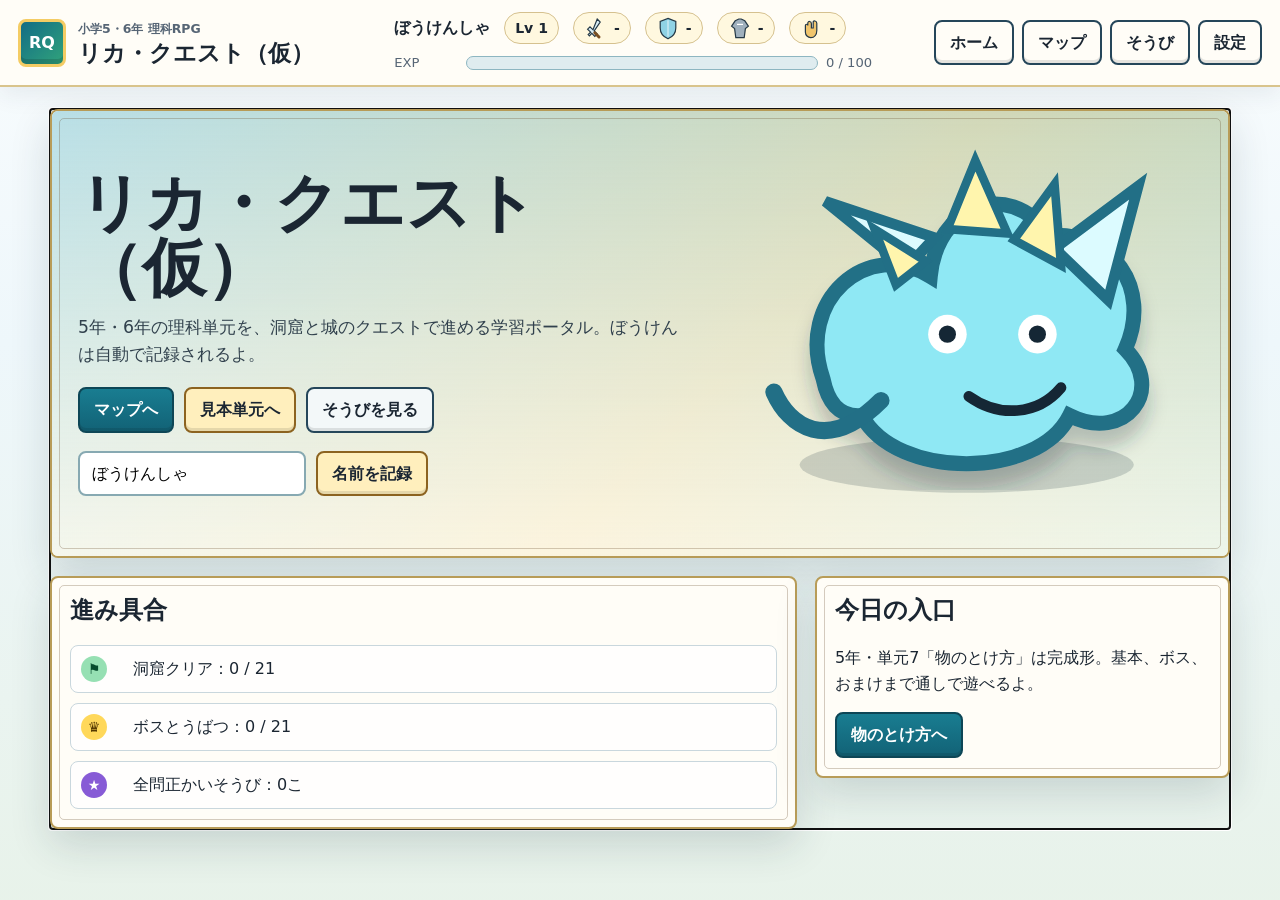
==== index.html @ 9e200005 "Initial science RPG portal" ====
<!doctype html>
<html lang="ja">
  <head>
    <meta charset="utf-8">
    <meta name="viewport" content="width=device-width, initial-scale=1">
    <title>リカ・クエスト（仮）</title>
    <link rel="stylesheet" href="css/style.css">
    <link rel="stylesheet" href="css/theme-rpg.css">
  </head>
  <body>
    <header class="app-header">
      <div class="brand-lockup" aria-label="リカ・クエスト（仮）">
        <span class="brand-mark" aria-hidden="true">RQ</span>
        <div>
          <p class="eyebrow">小学5・6年 理科RPG</p>
          <h1>リカ・クエスト（仮）</h1>
        </div>
      </div>
      <section id="status-bar" class="status-bar" aria-live="polite"></section>
      <nav class="top-nav" aria-label="メインメニュー">
        <button type="button" data-route="home">ホーム</button>
        <button type="button" data-route="map">マップ</button>
        <button type="button" data-route="inventory">そうび</button>
        <button type="button" data-route="settings">設定</button>
      </nav>
    </header>

    <main id="app" class="app-main" tabindex="-1"></main>

    <div id="modal-root" class="modal-root" aria-live="polite"></div>
    <div id="toast-root" class="toast-root" aria-live="polite"></div>

    <script src="data/curriculum.js"></script>
    <script src="data/monsters-data.js"></script>
    <script src="data/equipment-data.js"></script>
    <script src="data/companions.js"></script>
    <script src="data/questions/_template.js"></script>
    <script src="data/questions/g5_u01.js"></script>
    <script src="data/questions/g5_u02.js"></script>
    <script src="data/questions/g5_u03.js"></script>
    <script src="data/questions/g5_u04.js"></script>
    <script src="data/questions/g5_u05.js"></script>
    <script src="data/questions/g5_u06.js"></script>
    <script src="data/questions/g5_u07_solution.js"></script>
    <script src="data/questions/g5_u08.js"></script>
    <script src="data/questions/g5_u09.js"></script>
    <script src="data/questions/g5_u10.js"></script>
    <script src="data/questions/g6_u01.js"></script>
    <script src="data/questions/g6_u02.js"></script>
    <script src="data/questions/g6_u03.js"></script>
    <script src="data/questions/g6_u04.js"></script>
    <script src="data/questions/g6_u05.js"></script>
    <script src="data/questions/g6_u06.js"></script>
    <script src="data/questions/g6_u07.js"></script>
    <script src="data/questions/g6_u08.js"></script>
    <script src="data/questions/g6_u09.js"></script>
    <script src="data/questions/g6_u10.js"></script>
    <script src="data/questions/g6_u11.js"></script>

    <script src="js/svg.js"></script>
    <script src="js/ui.js"></script>
    <script src="js/state.js"></script>
    <script src="js/equipment.js"></script>
    <script src="js/monsters.js"></script>
    <script src="js/rewards.js"></script>
    <script src="js/inventory.js"></script>
    <script src="js/map.js"></script>
    <script src="js/battle.js"></script>
    <script src="js/audio.js"></script>
    <script src="js/main.js"></script>
  </body>
</html>
---- css/style.css ----
:root {
  color-scheme: light;
  --bg: #eef7fb;
  --panel: #fffdf7;
  --panel-strong: #fff4cf;
  --ink: #1b2632;
  --muted: #566575;
  --line: #c9d7dd;
  --accent: #126c85;
  --accent-2: #d85a37;
  --success: #117a4b;
  --danger: #b2332e;
  --warning: #a86400;
  --focus: #ffc533;
  --shadow: 0 16px 40px rgba(25, 47, 62, 0.16);
  --radius: 8px;
}

* {
  box-sizing: border-box;
}

html {
  min-height: 100%;
  background: var(--bg);
}

body {
  margin: 0;
  min-height: 100vh;
  color: var(--ink);
  font-family: system-ui, -apple-system, BlinkMacSystemFont, "Segoe UI", sans-serif;
  font-size: 16px;
  line-height: 1.6;
  background:
    linear-gradient(180deg, rgba(255,255,255,0.65), rgba(238,247,251,0.2) 38%, rgba(230,241,229,0.78)),
    var(--bg);
}

button,
input,
select {
  font: inherit;
}

button {
  min-height: 44px;
  cursor: pointer;
}

button:disabled {
  cursor: not-allowed;
  opacity: 0.62;
}

button:focus-visible,
input:focus-visible,
[role="button"]:focus-visible {
  outline: 4px solid var(--focus);
  outline-offset: 2px;
}

ruby rt {
  font-size: 0.62em;
  color: #435462;
}

.app-header {
  position: sticky;
  top: 0;
  z-index: 20;
  display: grid;
  grid-template-columns: minmax(220px, 1.1fr) minmax(280px, 1.6fr) auto;
  gap: 16px;
  align-items: center;
  padding: 12px 18px;
  background: rgba(255, 253, 247, 0.94);
  border-bottom: 2px solid #d9c48c;
  box-shadow: 0 8px 22px rgba(40, 55, 72, 0.08);
  backdrop-filter: blur(10px);
}

.brand-lockup {
  display: flex;
  align-items: center;
  gap: 12px;
  min-width: 0;
}

.brand-mark {
  display: grid;
  place-items: center;
  width: 48px;
  height: 48px;
  border-radius: 8px;
  color: #fff;
  background: linear-gradient(135deg, #126c85, #31a37b);
  font-weight: 900;
  border: 3px solid #f4cc64;
  box-shadow: inset 0 -5px 0 rgba(0,0,0,0.14);
}

.brand-lockup h1 {
  margin: 0;
  font-size: clamp(1.15rem, 1.8vw, 1.7rem);
  line-height: 1.1;
  letter-spacing: 0;
}

.eyebrow {
  margin: 0 0 2px;
  color: var(--muted);
  font-size: 0.78rem;
  font-weight: 700;
}

.status-bar {
  display: grid;
  gap: 8px;
  min-width: 0;
}

.player-line {
  display: flex;
  flex-wrap: wrap;
  gap: 8px 14px;
  align-items: center;
}

.player-name {
  font-weight: 900;
}

.stat-chip {
  display: inline-flex;
  align-items: center;
  gap: 6px;
  min-height: 32px;
  padding: 3px 10px;
  border: 1px solid #d5c18f;
  border-radius: 999px;
  background: #fff8df;
  font-size: 0.88rem;
  font-weight: 800;
}

.exp-wrap {
  display: grid;
  grid-template-columns: 64px 1fr 92px;
  align-items: center;
  gap: 8px;
  font-size: 0.82rem;
  color: var(--muted);
}

.bar {
  position: relative;
  overflow: hidden;
  height: 14px;
  border-radius: 999px;
  border: 1px solid #8db6c1;
  background: #dfecef;
}

.bar > span {
  display: block;
  height: 100%;
  width: var(--value, 0%);
  background: linear-gradient(90deg, #2da36e, #ffc94a);
}

.top-nav {
  display: flex;
  flex-wrap: wrap;
  gap: 8px;
  justify-content: flex-end;
}

.top-nav button,
.primary-button,
.secondary-button,
.ghost-button,
.danger-button {
  border: 2px solid #25465a;
  border-radius: var(--radius);
  padding: 8px 14px;
  color: var(--ink);
  background: #fffdf7;
  font-weight: 900;
  box-shadow: inset 0 -3px 0 rgba(0,0,0,0.1);
}

.top-nav button:hover,
.primary-button:hover,
.secondary-button:hover,
.ghost-button:hover {
  transform: translateY(-1px);
}

.primary-button {
  color: #fff;
  background: linear-gradient(180deg, #197d91, #126276);
  border-color: #0d4656;
}

.secondary-button {
  background: #ffefbd;
  border-color: #8c6320;
}

.ghost-button {
  background: #f3f8f9;
}

.danger-button {
  color: #fff;
  background: #b2332e;
  border-color: #73201d;
}

.app-main {
  width: min(1180px, calc(100% - 28px));
  margin: 22px auto 48px;
}

.view-grid {
  display: grid;
  grid-template-columns: minmax(0, 1.35fr) minmax(280px, 0.75fr);
  gap: 18px;
  align-items: start;
}

.hero-panel,
.panel,
.unit-card,
.battle-panel {
  border: 2px solid #b89c58;
  border-radius: var(--radius);
  background: var(--panel);
  box-shadow: var(--shadow);
}

.hero-panel {
  overflow: hidden;
}

.hero-scene {
  min-height: 320px;
  padding: 26px;
  background:
    linear-gradient(180deg, rgba(70,160,186,0.22), rgba(255,255,255,0.55)),
    linear-gradient(135deg, #d9f1f3, #f9e8b8 58%, #d9e9d0);
}

.hero-content {
  display: grid;
  grid-template-columns: minmax(260px, 1fr) minmax(260px, 0.75fr);
  gap: 24px;
  align-items: center;
}

.hero-title {
  margin: 0 0 12px;
  font-size: clamp(2rem, 5vw, 4.3rem);
  line-height: 1.02;
  letter-spacing: 0;
}

.lead {
  max-width: 56ch;
  margin: 0 0 18px;
  color: #31414d;
  font-size: 1.08rem;
}

.button-row {
  display: flex;
  flex-wrap: wrap;
  gap: 10px;
  align-items: center;
}

.name-form {
  display: flex;
  flex-wrap: wrap;
  gap: 10px;
  margin-top: 18px;
}

.name-form input {
  min-height: 44px;
  min-width: min(280px, 100%);
  border: 2px solid #87a9b2;
  border-radius: var(--radius);
  padding: 8px 12px;
  background: #fff;
}

.home-dragon {
  min-height: 260px;
}

.panel {
  padding: 18px;
}

.panel h2,
.panel h3,
.unit-card h2,
.battle-panel h2 {
  margin-top: 0;
  line-height: 1.2;
  letter-spacing: 0;
}

.info-list {
  display: grid;
  gap: 10px;
  margin: 0;
  padding: 0;
  list-style: none;
}

.info-list li {
  display: grid;
  grid-template-columns: 42px 1fr;
  gap: 10px;
  align-items: start;
  padding: 10px;
  border: 1px solid var(--line);
  border-radius: var(--radius);
  background: #ffffffcc;
}

.grade-tabs,
.inventory-tabs {
  display: flex;
  flex-wrap: wrap;
  gap: 8px;
  margin-bottom: 14px;
}

.tab-button {
  min-width: 120px;
  border: 2px solid #356274;
  border-radius: var(--radius);
  padding: 8px 14px;
  background: #ecf7f9;
  font-weight: 900;
}

.tab-button.is-active {
  color: #fff;
  background: #126c85;
}

.map-layout {
  display: grid;
  grid-template-columns: minmax(0, 1fr) minmax(320px, 0.42fr);
  gap: 18px;
  align-items: start;
}

.map-shell {
  overflow: hidden;
  border: 2px solid #8fb2a2;
  border-radius: var(--radius);
  background: linear-gradient(180deg, #bfe7f0, #e9f6ef 55%, #cae2b7);
  box-shadow: var(--shadow);
}

.world-map {
  display: block;
  width: 100%;
  height: auto;
  min-height: 560px;
}

.map-node {
  cursor: pointer;
}

.map-node .node-ring {
  stroke-width: 5;
  filter: drop-shadow(0 5px 4px rgba(0,0,0,0.18));
}

.map-node.locked {
  cursor: not-allowed;
  opacity: 0.46;
}

.map-node.unlocked .node-ring {
  stroke: #ffcf45;
}

.map-node.basicCleared .node-ring {
  stroke: #2f9b6a;
}

.map-node.bossCleared .node-ring {
  stroke: #875bd6;
}

.map-node.perfected .node-ring {
  stroke: #f1b500;
  stroke-width: 8;
}

.node-label {
  fill: #152735;
  font-size: 15px;
  font-weight: 900;
  text-anchor: middle;
  paint-order: stroke;
  stroke: #fffdf7;
  stroke-width: 5px;
  stroke-linejoin: round;
}

.unit-card {
  padding: 18px;
  position: sticky;
  top: 112px;
}

.unit-meta {
  display: flex;
  flex-wrap: wrap;
  gap: 8px;
  margin: 10px 0;
}

.tag {
  display: inline-flex;
  align-items: center;
  min-height: 30px;
  padding: 3px 9px;
  border-radius: 999px;
  background: #edf6f8;
  border: 1px solid #9ec7d0;
  color: #214a5b;
  font-size: 0.83rem;
  font-weight: 800;
}

.tag.warn {
  background: #fff4d7;
  border-color: #d7a944;
  color: #6b4300;
}

.tag.good {
  background: #e7f7ec;
  border-color: #83bd94;
  color: #155b35;
}

.sub-list {
  margin: 12px 0;
  padding-left: 1.2em;
}

.monster-row,
.equipment-row,
.reward-row {
  display: flex;
  flex-wrap: wrap;
  gap: 8px;
  align-items: center;
}

.monster-mini {
  display: inline-grid;
  grid-template-columns: 42px minmax(0, 1fr);
  gap: 8px;
  align-items: center;
  min-width: 150px;
  padding: 6px 8px;
  border: 1px solid var(--line);
  border-radius: var(--radius);
  background: #ffffffcc;
  font-size: 0.88rem;
  font-weight: 800;
}

.battle-panel {
  padding: 18px;
}

.battle-grid {
  display: grid;
  grid-template-columns: minmax(250px, 0.55fr) minmax(0, 1fr);
  gap: 18px;
}

.enemy-stage {
  display: grid;
  gap: 12px;
  align-content: start;
  padding: 16px;
  border-radius: var(--radius);
  background: linear-gradient(180deg, #dff5f7, #f9f0d3);
  border: 2px solid #93b8bb;
}

.enemy-art {
  min-height: 230px;
  display: grid;
  place-items: center;
}

.battle-stats {
  display: grid;
  gap: 8px;
}

.question-card {
  display: grid;
  gap: 14px;
}

.question-count {
  color: var(--muted);
  font-weight: 800;
}

.question-stem {
  margin: 0;
  padding: 14px;
  border-left: 6px solid var(--accent);
  border-radius: var(--radius);
  background: #f4fbfc;
  font-size: 1.15rem;
  font-weight: 800;
}

.choice-grid {
  display: grid;
  grid-template-columns: repeat(2, minmax(0, 1fr));
  gap: 10px;
}

.choice-grid.ox {
  grid-template-columns: repeat(2, minmax(120px, 220px));
}

.choice-button {
  min-height: 70px;
  border: 2px solid #496273;
  border-radius: var(--radius);
  padding: 12px;
  background: #fff;
  color: var(--ink);
  text-align: left;
  font-weight: 900;
  box-shadow: inset 0 -4px 0 rgba(0,0,0,0.08);
}

.choice-button.is-correct {
  border-color: var(--success);
  background: #e7f7ec;
}

.choice-button.is-wrong {
  border-color: var(--danger);
  background: #ffe9e7;
}

.feedback {
  display: none;
  padding: 14px;
  border-radius: var(--radius);
  border: 2px solid var(--line);
  background: #fffdf7;
}

.feedback.is-visible {
  display: grid;
  gap: 8px;
}

.feedback.good {
  border-color: var(--success);
}

.feedback.bad {
  border-color: var(--danger);
}

.feedback-mark {
  font-size: 1.3rem;
  font-weight: 900;
}

.battle-tools {
  display: flex;
  flex-wrap: wrap;
  gap: 8px;
}

.inventory-grid,
.collection-grid {
  display: grid;
  grid-template-columns: repeat(auto-fit, minmax(220px, 1fr));
  gap: 12px;
}

.inventory-card,
.collection-card {
  display: grid;
  gap: 8px;
  padding: 14px;
  border: 2px solid #d2bf88;
  border-radius: var(--radius);
  background: #fffdf7;
}

.equipment-slot {
  display: grid;
  grid-template-columns: 48px 1fr;
  gap: 10px;
  align-items: center;
}

.settings-grid {
  display: grid;
  gap: 14px;
}

.toggle-line {
  display: flex;
  justify-content: space-between;
  gap: 12px;
  align-items: center;
  padding: 12px;
  border: 1px solid var(--line);
  border-radius: var(--radius);
  background: #fff;
}

.toggle-line input {
  width: 24px;
  height: 24px;
}

.modal-root {
  position: fixed;
  inset: 0;
  z-index: 50;
  display: none;
  place-items: center;
  padding: 20px;
  background: rgba(10, 20, 29, 0.45);
}

.modal-root.is-open {
  display: grid;
}

.modal-card {
  width: min(560px, 100%);
  max-height: min(760px, calc(100vh - 40px));
  overflow: auto;
  padding: 18px;
  border: 3px solid #8a6122;
  border-radius: var(--radius);
  background: #fffdf7;
  box-shadow: var(--shadow);
}

.modal-actions {
  display: flex;
  flex-wrap: wrap;
  justify-content: flex-end;
  gap: 8px;
  margin-top: 16px;
}

.toast-root {
  position: fixed;
  right: 16px;
  bottom: 16px;
  z-index: 70;
  display: grid;
  gap: 8px;
  width: min(360px, calc(100% - 32px));
}

.toast {
  padding: 12px 14px;
  border: 2px solid #2b5668;
  border-radius: var(--radius);
  color: #fff;
  background: #183948;
  box-shadow: var(--shadow);
  font-weight: 800;
}

.empty-state {
  padding: 16px;
  border: 2px dashed #a8bbc3;
  border-radius: var(--radius);
  background: #f7fbfc;
  color: var(--muted);
  font-weight: 800;
}

.sr-only {
  position: absolute;
  width: 1px;
  height: 1px;
  padding: 0;
  margin: -1px;
  overflow: hidden;
  clip: rect(0,0,0,0);
  white-space: nowrap;
  border: 0;
}

@media (max-width: 980px) {
  .app-header {
    grid-template-columns: 1fr;
  }

  .top-nav {
    justify-content: flex-start;
  }

  .view-grid,
  .map-layout,
  .battle-grid,
  .hero-content {
    grid-template-columns: 1fr;
  }

  .unit-card {
    position: static;
  }
}

@media (max-width: 640px) {
  .app-main {
    width: min(100% - 18px, 1180px);
    margin-top: 12px;
  }

  .app-header {
    padding: 10px;
  }

  .brand-mark {
    width: 42px;
    height: 42px;
  }

  .top-nav button {
    flex: 1 1 44%;
  }

  .exp-wrap {
    grid-template-columns: 1fr;
  }

  .hero-scene {
    min-height: auto;
    padding: 18px;
  }

  .choice-grid,
  .choice-grid.ox {
    grid-template-columns: 1fr;
  }

  .world-map {
    min-height: 500px;
  }
}
---- css/theme-rpg.css ----
.rpg-frame {
  position: relative;
}

.rpg-frame::before {
  content: "";
  position: absolute;
  inset: 7px;
  pointer-events: none;
  border: 1px solid rgba(90, 61, 24, 0.26);
  border-radius: 5px;
}

.quest-log {
  display: grid;
  gap: 10px;
  padding: 14px;
  border-radius: 8px;
  border: 2px solid #415865;
  color: #f8fbfb;
  background: #172f3b;
  box-shadow: inset 0 -7px 0 rgba(0, 0, 0, 0.18);
  font-weight: 800;
}

.quest-log p {
  margin: 0;
}

.hp-hearts {
  display: flex;
  flex-wrap: wrap;
  gap: 4px;
  min-height: 28px;
}

.heart {
  display: inline-grid;
  place-items: center;
  width: 28px;
  height: 28px;
  border-radius: 6px;
  border: 1px solid #8d271f;
  color: #fff;
  background: #d8483f;
  font-weight: 900;
  line-height: 1;
}

.heart.is-empty {
  border-color: #b8b8b8;
  color: #7b8790;
  background: #e8ecef;
}

.status-crown,
.status-flag,
.status-lock,
.status-gear {
  display: inline-grid;
  place-items: center;
  width: 26px;
  height: 26px;
  border-radius: 50%;
  font-size: 0.88rem;
  font-weight: 900;
}

.status-crown {
  color: #533700;
  background: #ffd85a;
}

.status-flag {
  color: #064c2d;
  background: #96e0b3;
}

.status-lock {
  color: #47525a;
  background: #d8dde0;
}

.status-gear {
  color: #fff;
  background: #875bd6;
}

.result-list {
  display: grid;
  gap: 8px;
  margin: 12px 0 0;
  padding: 0;
  list-style: none;
}

.result-list li {
  padding: 10px;
  border: 1px solid #d2bf88;
  border-radius: 8px;
  background: #fff8df;
  font-weight: 800;
}

.bonus-label {
  display: inline-flex;
  align-items: center;
  min-height: 32px;
  padding: 4px 10px;
  border-radius: 999px;
  color: #fff;
  background: #6f4ab5;
  font-weight: 900;
}

.combo-flash {
  animation: comboPulse 480ms ease-out;
}

@keyframes comboPulse {
  0% { transform: scale(1); }
  45% { transform: scale(1.08); }
  100% { transform: scale(1); }
}

@media (prefers-reduced-motion: reduce) {
  *,
  *::before,
  *::after {
    animation-duration: 0.01ms !important;
    animation-iteration-count: 1 !important;
    scroll-behavior: auto !important;
  }
}
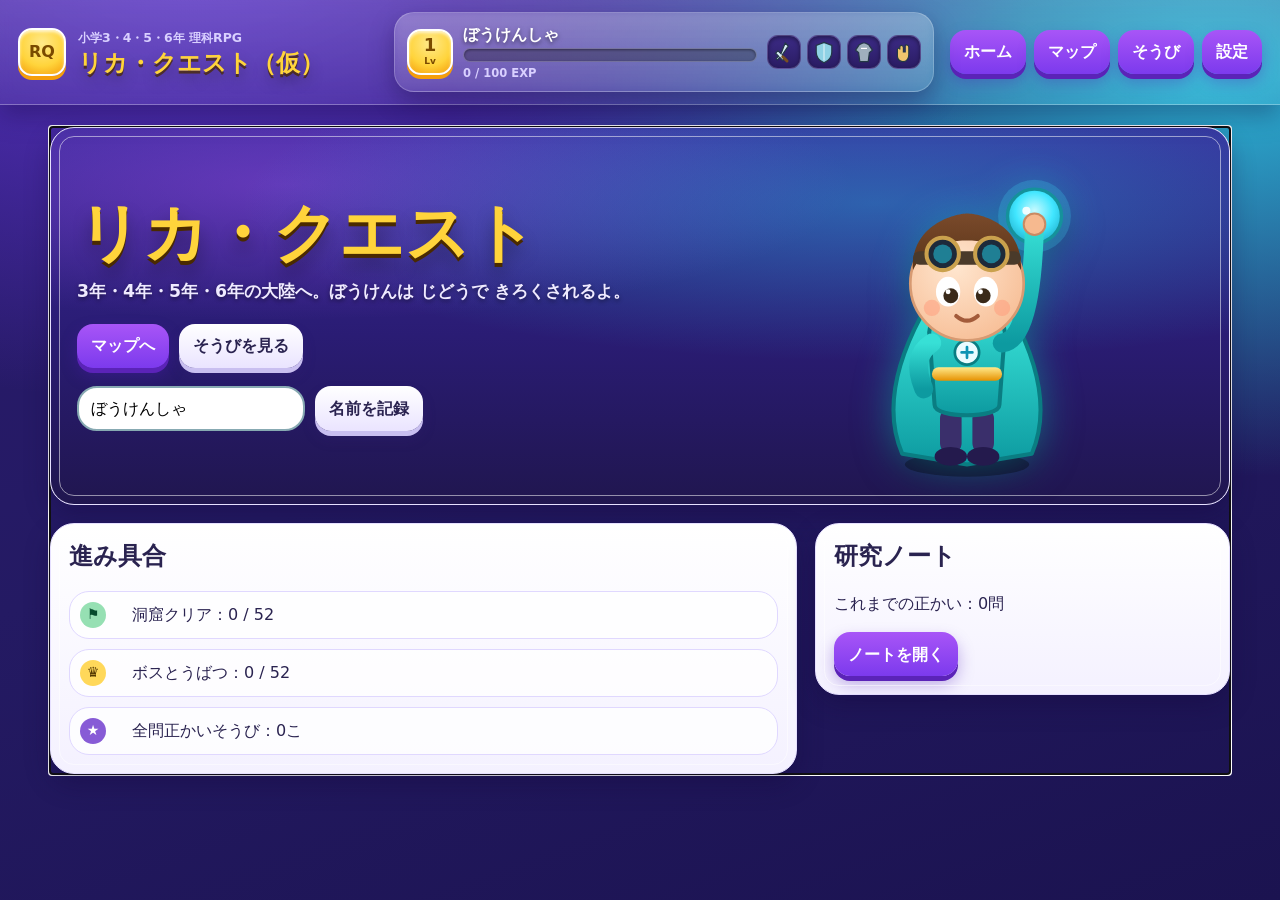
==== commit 67a59c03: "feat: expand science quests to grades 3-6 and repair learning progression" ====
--- a/index.html
+++ b/index.html
@@ -12,7 +12,7 @@
       <div class="brand-lockup" aria-label="リカ・クエスト（仮）">
         <span class="brand-mark" aria-hidden="true">RQ</span>
         <div>
-          <p class="eyebrow">小学5・6年 理科RPG</p>
+          <p class="eyebrow">小学3・4・5・6年 理科RPG</p>
           <h1>リカ・クエスト（仮）</h1>
         </div>
       </div>
@@ -31,9 +31,12 @@
     <div id="toast-root" class="toast-root" aria-live="polite"></div>
 
     <script src="data/curriculum.js"></script>
+    <script src="data/curriculum-grades34.js"></script>
+    <script src="data/readings.js"></script>
     <script src="data/monsters-data.js"></script>
     <script src="data/equipment-data.js"></script>
     <script src="data/companions.js"></script>
+    <script src="data/grades34-content.js"></script>
     <script src="data/questions/_template.js"></script>
     <script src="data/questions/g5_u01.js"></script>
     <script src="data/questions/g5_u02.js"></script>
@@ -45,19 +48,51 @@
     <script src="data/questions/g5_u08.js"></script>
     <script src="data/questions/g5_u09.js"></script>
     <script src="data/questions/g5_u10.js"></script>
-    <script src="data/questions/g6_u01.js"></script>
-    <script src="data/questions/g6_u02.js"></script>
-    <script src="data/questions/g6_u03.js"></script>
-    <script src="data/questions/g6_u04.js"></script>
-    <script src="data/questions/g6_u05.js"></script>
-    <script src="data/questions/g6_u06.js"></script>
-    <script src="data/questions/g6_u07.js"></script>
-    <script src="data/questions/g6_u08.js"></script>
-    <script src="data/questions/g6_u09.js"></script>
-    <script src="data/questions/g6_u10.js"></script>
-    <script src="data/questions/g6_u11.js"></script>
+    <script src="data/questions/g6_u01_combustion.js"></script>
+    <script src="data/questions/g6_u02_animal_body.js"></script>
+    <script src="data/questions/g6_u03_plant_body.js"></script>
+    <script src="data/questions/g6_u04_ecosystem.js"></script>
+    <script src="data/questions/g6_u05_moon_sun.js"></script>
+    <script src="data/questions/g6_u06_strata.js"></script>
+    <script src="data/questions/g6_u07_changing_land.js"></script>
+    <script src="data/questions/g6_u08_lever.js"></script>
+    <script src="data/questions/g6_u09_electricity.js"></script>
+    <script src="data/questions/g6_u10_aqueous.js"></script>
+    <script src="data/questions/g6_u11_living_earth.js"></script>
 
     <script src="js/svg.js"></script>
+    <script src="data/questions/g3_flowering.js"></script>
+    <script src="data/questions/g3_fruiting.js"></script>
+    <script src="data/questions/g3_growth.js"></script>
+    <script src="data/questions/g3_u01_spring.js"></script>
+    <script src="data/questions/g3_u02_sowing.js"></script>
+    <script src="data/questions/g3_u03_butterfly.js"></script>
+    <script src="data/questions/g3_u04_wind_rubber.js"></script>
+    <script src="data/questions/g3_u05_insects.js"></script>
+    <script src="data/questions/g3_u06_sun_shadow.js"></script>
+    <script src="data/questions/g3_u07_light.js"></script>
+    <script src="data/questions/g3_u08_sound.js"></script>
+    <script src="data/questions/g3_u09_weight.js"></script>
+    <script src="data/questions/g3_u10_circuits.js"></script>
+    <script src="data/questions/g3_u11_magnets.js"></script>
+    <script src="data/questions/g4_autumn_life.js"></script>
+    <script src="data/questions/g4_summer_life.js"></script>
+    <script src="data/questions/g4_summer_stars.js"></script>
+    <script src="data/questions/g4_u01_spring.js"></script>
+    <script src="data/questions/g4_u02_movement.js"></script>
+    <script src="data/questions/g4_u03_temperature.js"></script>
+    <script src="data/questions/g4_u04_current.js"></script>
+    <script src="data/questions/g4_u05_rain_ground.js"></script>
+    <script src="data/questions/g4_u06_moon_stars.js"></script>
+    <script src="data/questions/g4_u07_water_nature.js"></script>
+    <script src="data/questions/g4_u08_air_water.js"></script>
+    <script src="data/questions/g4_u09_volume_heat.js"></script>
+    <script src="data/questions/g4_u10_warming.js"></script>
+    <script src="data/questions/g4_u11_water_temperature.js"></script>
+    <script src="data/questions/g4_u12_year_review.js"></script>
+    <script src="data/questions/g4_winter_life.js"></script>
+    <script src="data/questions/g4_winter_stars.js"></script>
+    <script src="js/diagrams.js"></script>
     <script src="js/ui.js"></script>
     <script src="js/state.js"></script>
     <script src="js/equipment.js"></script>
--- a/css/style.css
+++ b/css/style.css
@@ -456,6 +456,13 @@
   color: #155b35;
 }
 
+.tag.rare-tag,
+.rare-tag {
+  color: #573800;
+  background: #fff1ad;
+  border-color: #d4a923;
+}
+
 .sub-list {
   margin: 12px 0;
   padding-left: 1.2em;
@@ -484,6 +491,18 @@
   font-weight: 800;
 }
 
+.monster-mini > span:first-child {
+  display: block;
+  width: 42px;
+  height: 36px;
+}
+
+.monster-mini svg {
+  display: block;
+  width: 100%;
+  height: 100%;
+}
+
 .battle-panel {
   padding: 18px;
 }
@@ -504,10 +523,43 @@
   border: 2px solid #93b8bb;
 }
 
+.battle-panel.tier-bonus .enemy-stage {
+  background: linear-gradient(180deg, #fff5bf, #e8f8ff);
+  border-color: #d4a923;
+  box-shadow: inset 0 0 0 2px rgba(255, 216, 90, 0.42);
+}
+
 .enemy-art {
   min-height: 230px;
   display: grid;
   place-items: center;
+}
+
+.battle-monster {
+  display: block;
+  width: min(100%, 280px);
+  max-width: 280px;
+  aspect-ratio: 11 / 9;
+}
+
+.battle-monster svg {
+  display: block;
+  width: 100%;
+  height: 100%;
+  overflow: visible;
+}
+
+.monster-fallback {
+  display: grid;
+  place-items: center;
+  width: 180px;
+  height: 150px;
+  border: 4px solid #274255;
+  border-radius: 50%;
+  background: #fff7d1;
+  color: #274255;
+  font-size: 4rem;
+  font-weight: 900;
 }
 
 .battle-stats {
@@ -614,6 +666,69 @@
   border: 2px solid #d2bf88;
   border-radius: var(--radius);
   background: #fffdf7;
+}
+
+.rare-equipment-grid {
+  margin-top: 10px;
+}
+
+.rare-card {
+  border-color: #d4a923;
+  background:
+    linear-gradient(180deg, rgba(255, 240, 161, 0.9), rgba(255, 253, 247, 0.95));
+  box-shadow: 0 0 0 2px rgba(255, 216, 90, 0.28);
+}
+
+.rare-card.is-locked {
+  border-style: dashed;
+  color: #6d6d6d;
+  background: #f1eee2;
+  box-shadow: none;
+}
+
+.rare-card-head {
+  display: grid;
+  grid-template-columns: 54px minmax(0, 1fr);
+  gap: 10px;
+  align-items: center;
+}
+
+.rare-card h4 {
+  margin: 0 0 4px;
+  font-size: 1rem;
+  line-height: 1.25;
+}
+
+.rare-mark {
+  display: inline-grid;
+  place-items: center;
+  width: 24px;
+  height: 24px;
+  margin-right: 4px;
+  border-radius: 50%;
+  color: #573800;
+  background: #ffd85a;
+  border: 1px solid #8b6500;
+  font-weight: 900;
+}
+
+.rare-silhouette {
+  display: grid;
+  place-items: center;
+  width: 48px;
+  height: 48px;
+  border-radius: 8px;
+  color: #573800;
+  background: #fff1ad;
+  border: 2px solid #d4a923;
+  font-size: 1.4rem;
+  font-weight: 900;
+}
+
+.rare-card.is-locked .rare-silhouette {
+  color: #777;
+  background: #d8d5cc;
+  border-color: #aaa;
 }
 
 .equipment-slot {
@@ -776,3 +891,896 @@
     min-height: 500px;
   }
 }
+
+/* ------------------------------------------------------------------
+   Rika Quest visual refresh: magic x science adventure theme
+   ------------------------------------------------------------------ */
+:root {
+  --bg1: #241a63;
+  --bg2: #3a1f8c;
+  --bg3: #4c2bb0;
+  --bgglow: #6d4fe0;
+  --magic: #a855f7;
+  --magicD: #7c3aed;
+  --energy: #22d3ee;
+  --energyD: #0e93b3;
+  --gold: #ffd43b;
+  --goldD: #f59e0b;
+  --danger: #fb6f8e;
+  --dangerD: #e11d48;
+  --heal: #34d399;
+  --healD: #059669;
+  --card: #ffffff;
+  --card2: #f2efff;
+  --ink: #2a2350;
+  --inkSoft: #6a6398;
+  --round: "Hiragino Maru Gothic ProN", "Rounded Mplus 1c", "Hiragino Kaku Gothic ProN", "Yu Gothic UI", "Meiryo", system-ui, sans-serif;
+  --sh-soft: 0 10px 24px rgba(20, 10, 60, .35);
+  --r-btn: 16px;
+  --r-panel: 20px;
+  --r-card: 24px;
+  --r-stage: 26px;
+  --focus: #fff;
+  --radius: var(--r-panel);
+  --line: #ded6ff;
+  --muted: var(--inkSoft);
+  --accent: var(--energy);
+  --success: var(--healD);
+  --warning: var(--goldD);
+  --shadow: var(--sh-soft);
+  --panel: linear-gradient(180deg, #fff, #f4f1ff);
+}
+
+html {
+  background: var(--bg1);
+}
+
+body {
+  color: #fff;
+  font-family: var(--round);
+  background:
+    radial-gradient(120% 90% at 15% -5%, #5b34c9 0%, transparent 55%),
+    radial-gradient(120% 90% at 95% 8%, #2bb6d6 0%, transparent 50%),
+    linear-gradient(160deg, #2a1a6e 0%, #241a63 45%, #1b1350 100%);
+}
+
+ruby rt {
+  color: var(--inkSoft);
+  font-weight: 800;
+}
+
+.app-header {
+  grid-template-columns: minmax(210px, .9fr) minmax(300px, 1.35fr) auto;
+  background: linear-gradient(180deg, rgba(255,255,255,.16), rgba(255,255,255,.06));
+  border: 1px solid rgba(255,255,255,.22);
+  border-width: 0 0 1px;
+  box-shadow: var(--sh-soft);
+  backdrop-filter: blur(6px);
+}
+
+.brand-mark {
+  border-radius: 14px;
+  color: #7a4a00;
+  background: radial-gradient(circle at 50% 30%, #ffe98a, var(--gold) 60%, var(--goldD));
+  border: 2px solid #fff;
+  box-shadow: 0 4px 0 var(--goldD), inset 0 2px 3px rgba(255,255,255,.7);
+}
+
+.brand-lockup h1 {
+  color: var(--gold);
+  font-weight: 900;
+  text-shadow: 0 3px 0 rgba(74,42,0,.75), 0 8px 14px rgba(0,0,0,.35);
+}
+
+.eyebrow {
+  color: #d9d0ff;
+  font-weight: 900;
+}
+
+.hud {
+  display: flex;
+  align-items: center;
+  gap: 10px;
+  min-width: 0;
+  padding: 9px 12px;
+  border: 1px solid rgba(255,255,255,.22);
+  border-radius: 20px;
+  background: linear-gradient(180deg, rgba(255,255,255,.16), rgba(255,255,255,.06));
+  box-shadow: var(--sh-soft);
+  backdrop-filter: blur(4px);
+}
+
+.lv {
+  display: flex;
+  flex-direction: column;
+  align-items: center;
+  justify-content: center;
+  flex: 0 0 auto;
+  width: 46px;
+  height: 46px;
+  border: 2px solid #fff;
+  border-radius: 14px;
+  color: #7a4a00;
+  background: radial-gradient(circle at 50% 30%, #ffe98a, var(--gold) 60%, var(--goldD));
+  box-shadow: 0 4px 0 var(--goldD), inset 0 2px 3px rgba(255,255,255,.7);
+}
+
+.lv b {
+  font-size: 18px;
+  line-height: 1;
+}
+
+.lv small {
+  font-size: 9px;
+  font-weight: 900;
+}
+
+.who {
+  flex: 1 1 auto;
+  min-width: 0;
+}
+
+.who .name,
+.player-name {
+  color: #fff;
+  font-weight: 900;
+  text-shadow: 0 2px 4px rgba(0,0,0,.5);
+}
+
+.exp-text {
+  margin-top: 2px;
+  color: #d9d0ff;
+  font-size: .72rem;
+  font-weight: 900;
+}
+
+.gear {
+  display: flex;
+  gap: 6px;
+}
+
+.slot {
+  display: grid;
+  place-items: center;
+  width: 34px;
+  height: 34px;
+  border: 1px solid rgba(255,255,255,.18);
+  border-radius: 11px;
+  color: #fff;
+  background: linear-gradient(180deg, #3c2b86, #2a1c63);
+  box-shadow: inset 0 2px 4px rgba(0,0,0,.4);
+}
+
+.slot.rare,
+.inventory-card:has(.rare-mark),
+.rare-card.is-owned,
+.tag.rare-tag {
+  animation: rareGlow 1.8s ease-in-out infinite;
+}
+
+.slot.rare {
+  border: 2px solid #fff;
+  color: #7a4a00;
+  background: linear-gradient(180deg, #ffe98a, var(--gold));
+  box-shadow: 0 0 12px rgba(255,212,59,.9), inset 0 2px 3px rgba(255,255,255,.8);
+}
+
+.xp,
+.bar {
+  position: relative;
+  overflow: hidden;
+  height: 14px;
+  border: 1px solid rgba(255,255,255,.2);
+  border-radius: 999px;
+  background: rgba(0,0,0,.28);
+  box-shadow: inset 0 1px 3px rgba(0,0,0,.45);
+}
+
+.xp > i,
+.bar > span {
+  display: block;
+  height: 100%;
+  width: var(--value, 0%);
+  border-radius: inherit;
+  background: linear-gradient(90deg, #a7f3d0, var(--heal) 60%, var(--healD));
+  box-shadow: 0 0 8px rgba(52,211,153,.8);
+  transition: width .5s cubic-bezier(.2,.8,.2,1);
+}
+
+.xp > i::after,
+.bar > span::after {
+  content: "";
+  display: block;
+  height: 50%;
+  border-radius: 999px 999px 0 0;
+  background: linear-gradient(180deg, rgba(255,255,255,.55), transparent);
+}
+
+.top-nav button,
+.primary-button,
+.secondary-button,
+.ghost-button,
+.danger-button,
+.tab-button,
+.choice-button {
+  min-height: 44px;
+  border: 0;
+  border-radius: var(--r-btn);
+  font-family: var(--round);
+  font-weight: 900;
+  transition: transform .08s, box-shadow .08s, filter .12s;
+}
+
+.top-nav button,
+.primary-button,
+.tab-button.is-active {
+  color: #fff;
+  background: linear-gradient(180deg, var(--magic), var(--magicD));
+  box-shadow: 0 5px 0 #5b23b8, 0 8px 16px rgba(80,30,180,.35);
+}
+
+.secondary-button,
+.tab-button,
+.ghost-button {
+  color: var(--ink);
+  background: linear-gradient(180deg, #fff, #eae4ff);
+  box-shadow: 0 5px 0 #c9bff0, 0 8px 14px rgba(60,40,120,.18);
+}
+
+.danger-button {
+  color: #fff;
+  background: linear-gradient(180deg, var(--danger), var(--dangerD));
+  box-shadow: 0 5px 0 #a30f36, 0 8px 14px rgba(225,29,72,.22);
+}
+
+.top-nav button:active,
+.primary-button:active,
+.secondary-button:active,
+.ghost-button:active,
+.danger-button:active,
+.tab-button:active,
+.choice-button:active {
+  transform: translateY(4px);
+  box-shadow: 0 1px 0 rgba(0,0,0,.25);
+}
+
+.app-main {
+  animation: viewIn .22s ease-out;
+}
+
+.panel,
+.hero-panel,
+.unit-card,
+.battle-panel,
+.inventory-card,
+.collection-card,
+.modal-card {
+  border: 1px solid #e6e0ff;
+  border-radius: var(--r-card);
+  color: var(--ink);
+  background: linear-gradient(180deg, #fff, #f4f1ff);
+  box-shadow: var(--sh-soft), inset 0 2px 0 #fff;
+}
+
+.rpg-frame::before {
+  inset: 8px;
+  border-color: rgba(255,255,255,.52);
+  border-radius: calc(var(--r-card) - 9px);
+}
+
+.hero-scene {
+  background:
+    radial-gradient(90% 70% at 70% 20%, rgba(34,211,238,.35), transparent 60%),
+    radial-gradient(80% 60% at 20% 15%, rgba(168,85,247,.4), transparent 60%),
+    linear-gradient(180deg, #3a2a9a 0%, #2a1c74 55%, #20164f 100%);
+}
+
+.hero-title {
+  color: var(--gold);
+  font-weight: 900;
+  text-shadow: 0 4px 0 #4a2a00, 0 12px 18px rgba(0,0,0,.35);
+}
+
+.lead,
+.hero-panel p {
+  color: #efeaff;
+  font-weight: 800;
+  text-shadow: 0 2px 4px rgba(0,0,0,.45);
+}
+
+.home-dragon,
+.home-hero {
+  display: grid;
+  place-items: center;
+  min-height: 270px;
+}
+
+.home-hero svg,
+.home-dragon svg {
+  width: min(100%, 270px);
+  height: auto;
+  filter: drop-shadow(0 0 18px rgba(34,211,238,.45)) drop-shadow(0 10px 12px rgba(0,0,0,.35));
+  animation: floaty 3.2s ease-in-out infinite;
+}
+
+.info-list li,
+.toggle-line,
+.empty-state {
+  border-color: #e0d8ff;
+  border-radius: var(--r-panel);
+  background: rgba(255,255,255,.82);
+}
+
+.grade-tabs,
+.inventory-tabs {
+  padding: 8px;
+  border: 1px solid rgba(255,255,255,.16);
+  border-radius: var(--r-panel);
+  background: rgba(255,255,255,.08);
+  box-shadow: var(--sh-soft);
+}
+
+.map-shell {
+  border: 1px solid rgba(255,255,255,.18);
+  border-radius: var(--r-stage);
+  background:
+    radial-gradient(70% 90% at 80% 20%, rgba(34,211,238,.3), transparent 60%),
+    linear-gradient(160deg, #3a2a9a, #241a63);
+  box-shadow: var(--sh-soft);
+}
+
+.world-map {
+  filter: drop-shadow(0 10px 18px rgba(0,0,0,.28));
+}
+
+.map-node .node-ring {
+  stroke: #fff;
+  stroke-width: 4;
+  filter: drop-shadow(0 6px 0 rgba(0,0,0,.3));
+}
+
+.map-node.unlocked .node-ring,
+.map-node.perfected .node-ring {
+  animation: rareGlow 1.8s ease-in-out infinite;
+}
+
+.node-label {
+  fill: #fff;
+  stroke: rgba(42,26,110,.85);
+  text-shadow: 0 2px 4px rgba(0,0,0,.5);
+}
+
+.tag,
+.bonus-label {
+  border: 0;
+  color: #fff;
+  background: linear-gradient(180deg, var(--energy), var(--energyD));
+  box-shadow: 0 3px 0 rgba(14,147,179,.5);
+}
+
+.tag.warn {
+  color: #7a4a00;
+  background: linear-gradient(180deg, #ffe98a, var(--gold));
+  box-shadow: 0 3px 0 var(--goldD);
+}
+
+.tag.good {
+  color: #06492f;
+  background: linear-gradient(180deg, #a7f3d0, var(--heal));
+  box-shadow: 0 3px 0 var(--healD);
+}
+
+.tag.rare-tag,
+.rare-tag {
+  color: #7a4a00;
+  background: linear-gradient(180deg, #ffe98a, var(--gold));
+  box-shadow: 0 3px 0 var(--goldD), 0 0 12px rgba(255,212,59,.55);
+}
+
+.monster-mini,
+.inventory-card,
+.collection-card {
+  border: 1px solid #ded6ff;
+  border-radius: var(--r-card);
+  background: linear-gradient(180deg, #fff, #f4f1ff);
+  box-shadow: 0 8px 18px rgba(20,10,60,.16), inset 0 2px 0 #fff;
+}
+
+.monster-mini svg,
+.collection-card svg {
+  filter: drop-shadow(0 0 10px rgba(34,211,238,.35));
+}
+
+.monster-figure {
+  display: block;
+}
+
+.monster-figure svg {
+  display: block;
+  width: 100%;
+  height: 100%;
+  overflow: visible;
+}
+
+.monster-figure.theme-sky { filter: drop-shadow(0 0 14px rgba(34,211,238,.55)); }
+.monster-figure.theme-plant { filter: drop-shadow(0 0 14px rgba(52,211,153,.45)); }
+.monster-figure.theme-life { filter: drop-shadow(0 0 14px rgba(251,111,142,.45)); }
+.monster-figure.theme-water { filter: drop-shadow(0 0 14px rgba(34,211,238,.45)); }
+.monster-figure.theme-solution { filter: drop-shadow(0 0 16px rgba(34,211,238,.6)); }
+.monster-figure.theme-electric { filter: drop-shadow(0 0 16px rgba(255,212,59,.62)); }
+.monster-figure.theme-physics { filter: drop-shadow(0 0 14px rgba(255,212,59,.38)); }
+.monster-figure.theme-fire { filter: drop-shadow(0 0 16px rgba(251,111,142,.55)); }
+.monster-figure.theme-body { filter: drop-shadow(0 0 16px rgba(251,111,142,.48)); }
+.monster-figure.theme-space { filter: drop-shadow(0 0 16px rgba(168,85,247,.6)); }
+.monster-figure.theme-earth { filter: drop-shadow(0 0 14px rgba(245,158,11,.48)); }
+.monster-figure.theme-chem { filter: drop-shadow(0 0 16px rgba(168,85,247,.55)); }
+.monster-figure.theme-eco { filter: drop-shadow(0 0 16px rgba(52,211,153,.48)); }
+
+.rare-card {
+  border: 2px solid var(--gold);
+  background: linear-gradient(180deg, #fff7c7, #fff);
+}
+
+.rare-card.is-locked {
+  background: linear-gradient(180deg, #eeeaf8, #fff);
+  filter: grayscale(.35);
+}
+
+.battle-panel {
+  overflow: hidden;
+  background: transparent;
+  box-shadow: none;
+  border: 0;
+  padding: 0;
+}
+
+.battle-topbar {
+  display: flex;
+  justify-content: space-between;
+  align-items: center;
+  gap: 10px;
+  margin-bottom: 12px;
+}
+
+.battle-stage {
+  position: relative;
+  min-height: 330px;
+  overflow: hidden;
+  border: 1px solid rgba(255,255,255,.14);
+  border-radius: var(--r-stage);
+  background:
+    radial-gradient(90% 70% at 70% 20%, rgba(34,211,238,.35), transparent 60%),
+    radial-gradient(80% 60% at 20% 15%, rgba(168,85,247,.4), transparent 60%),
+    linear-gradient(180deg, #3a2a9a 0%, #2a1c74 55%, #20164f 100%);
+  box-shadow: var(--sh-soft);
+}
+
+.stage-orb {
+  position: absolute;
+  border-radius: 50%;
+  filter: blur(14px);
+  opacity: .55;
+  animation: drift 9s ease-in-out infinite;
+}
+
+.stage-orb.a {
+  width: 130px;
+  height: 130px;
+  left: -20px;
+  top: 22px;
+  background: #4fd0ff;
+}
+
+.stage-orb.b {
+  width: 96px;
+  height: 96px;
+  right: -10px;
+  top: 132px;
+  background: #b06bff;
+  animation-delay: -3s;
+}
+
+.stage-orb.c {
+  width: 64px;
+  height: 64px;
+  left: 62%;
+  top: -10px;
+  background: var(--gold);
+  animation-delay: -6s;
+}
+
+.stage-ground {
+  position: absolute;
+  left: 0;
+  right: 0;
+  bottom: 0;
+  height: 84px;
+  border-top: 2px solid rgba(255,255,255,.14);
+  background: radial-gradient(60% 120% at 50% 0%, rgba(124,58,237,.55), rgba(20,15,60,.9));
+}
+
+.stage-ground::before {
+  content: "";
+  position: absolute;
+  left: 50%;
+  bottom: 14px;
+  width: 240px;
+  height: 38px;
+  border-radius: 50%;
+  transform: translateX(-50%);
+  background: radial-gradient(closest-side, rgba(34,211,238,.5), transparent);
+}
+
+.enemy-bar {
+  position: absolute;
+  z-index: 4;
+  top: 14px;
+  left: 16px;
+  right: 16px;
+}
+
+.enemy-bar-row {
+  display: flex;
+  align-items: center;
+  justify-content: space-between;
+  gap: 10px;
+  margin-bottom: 6px;
+  color: #fff;
+  font-weight: 900;
+  text-shadow: 0 2px 4px rgba(0,0,0,.5);
+}
+
+.enemy-bar .bar > span {
+  background: linear-gradient(90deg, #ffd0d9, var(--danger) 55%, var(--dangerD));
+  box-shadow: 0 0 8px rgba(251,111,142,.8);
+}
+
+.enemy-stage {
+  position: absolute;
+  inset: 52px 0 0;
+  display: block;
+  padding: 0;
+  border: 0;
+  background: transparent;
+}
+
+.enemy-art {
+  position: absolute;
+  z-index: 3;
+  top: 36px;
+  left: 50%;
+  min-height: 0;
+  transform: translateX(-50%);
+}
+
+.enemy-art.hit {
+  animation: hitFlash .4s;
+}
+
+.battle-monster {
+  width: min(48vw, 280px);
+  min-width: 180px;
+  filter: drop-shadow(0 0 18px rgba(34,211,238,.55));
+  animation: floaty 3s ease-in-out infinite;
+}
+
+.battle-panel.tier-boss .battle-monster,
+.battle-panel.tier-bonus .battle-monster {
+  width: min(52vw, 330px);
+  filter: drop-shadow(0 0 20px rgba(168,85,247,.75));
+}
+
+.battle-panel.tier-bonus .battle-monster {
+  filter: drop-shadow(0 0 26px rgba(255,212,59,.9));
+}
+
+.battle-hero {
+  position: absolute;
+  z-index: 4;
+  left: 12px;
+  bottom: 10px;
+  width: 126px;
+  filter: drop-shadow(0 8px 10px rgba(0,0,0,.4));
+  animation: floaty 3.4s ease-in-out infinite;
+}
+
+.battle-hero svg {
+  display: block;
+  width: 100%;
+  height: auto;
+}
+
+.battle-stage .battle-stats {
+  position: absolute;
+  z-index: 5;
+  right: 14px;
+  bottom: 14px;
+  max-width: min(360px, calc(100% - 150px));
+}
+
+.battle-stage .reward-row {
+  justify-content: flex-end;
+}
+
+.battle-stage .quest-log {
+  display: none;
+}
+
+.hp-hearts {
+  justify-content: flex-end;
+}
+
+.heart {
+  width: auto;
+  height: auto;
+  border: 0;
+  color: #ff557c;
+  background: transparent;
+  font-size: 1.45rem;
+  filter: drop-shadow(0 2px 2px rgba(0,0,0,.4));
+}
+
+.heart::before {
+  content: "❤️";
+}
+
+.heart {
+  font-size: 0;
+}
+
+.heart.is-empty {
+  opacity: .28;
+  filter: grayscale(1);
+}
+
+.battle-flash {
+  position: absolute;
+  inset: 0;
+  z-index: 8;
+  pointer-events: none;
+  display: grid;
+  place-items: center;
+}
+
+.battle-word {
+  opacity: 0;
+  color: var(--gold);
+  font-size: clamp(1.6rem, 5vw, 2.6rem);
+  font-weight: 900;
+  text-shadow: 0 3px 0 rgba(0,0,0,.35), 0 0 18px currentColor;
+}
+
+.battle-word.good {
+  color: var(--gold);
+}
+
+.battle-word.bad {
+  color: #ff9db0;
+}
+
+.battle-word.show {
+  animation: wordPop .7s;
+}
+
+.spark {
+  position: absolute;
+  z-index: 9;
+  width: 12px;
+  height: 12px;
+  border-radius: 3px;
+  pointer-events: none;
+  background: linear-gradient(180deg, #fff, var(--gold));
+  box-shadow: 0 0 8px var(--gold);
+  animation: sparkFly .7s ease-out forwards;
+}
+
+.battle-stage.shake {
+  animation: stageShake .3s;
+}
+
+.question-card {
+  margin-top: 14px;
+  padding: 16px;
+  border: 1px solid #e6e0ff;
+  border-radius: var(--r-card);
+  color: var(--ink);
+  background: linear-gradient(180deg, #fff, #f4f1ff);
+  box-shadow: var(--sh-soft), inset 0 2px 0 #fff;
+}
+
+.question-count {
+  display: inline-flex;
+  width: fit-content;
+  min-height: 30px;
+  align-items: center;
+  padding: 3px 10px;
+  border-radius: 999px;
+  color: #fff;
+  background: linear-gradient(180deg, var(--energy), var(--energyD));
+  box-shadow: 0 3px 0 rgba(14,147,179,.5);
+}
+
+.question-stem {
+  border-left: 0;
+  border-radius: var(--r-panel);
+  color: var(--ink);
+  background: #fff;
+  box-shadow: inset 0 0 0 2px #efeaff;
+}
+
+.choice-button {
+  min-height: 72px;
+  border: 0;
+  padding: 14px 12px;
+  text-align: left;
+  color: var(--ink);
+  background: linear-gradient(180deg, #fff, #eae4ff);
+  box-shadow: 0 5px 0 #c9bff0, 0 8px 14px rgba(60,40,120,.18);
+}
+
+.choice-prefix {
+  display: inline-grid;
+  place-items: center;
+  width: 26px;
+  height: 26px;
+  margin-right: 8px;
+  border-radius: 8px;
+  color: #fff;
+  background: linear-gradient(180deg, #b9a8ff, var(--magicD));
+}
+
+.choice-button.is-correct {
+  background: linear-gradient(180deg, #c9ffe4, #7ef0b6);
+  box-shadow: 0 5px 0 var(--healD);
+  animation: goodShake .5s;
+}
+
+.choice-button.is-wrong {
+  background: linear-gradient(180deg, #ffd7de, #ff9db0);
+  box-shadow: 0 5px 0 var(--dangerD);
+}
+
+.choice-button.is-correct::after,
+.choice-button.is-wrong::after {
+  float: right;
+  font-size: 1.2rem;
+  font-weight: 900;
+}
+
+.choice-button.is-correct::after {
+  content: "✓";
+  color: var(--healD);
+}
+
+.choice-button.is-wrong::after {
+  content: "✗";
+  color: var(--dangerD);
+}
+
+.feedback {
+  border: 2px solid #e0d8ff;
+  border-radius: var(--r-panel);
+  background: #fff;
+}
+
+.feedback.good {
+  border-color: var(--heal);
+}
+
+.feedback.bad {
+  border-color: var(--danger);
+}
+
+.modal-root {
+  background: radial-gradient(circle at 50% 40%, rgba(80,40,160,.55), rgba(10,6,30,.85));
+}
+
+.modal-card {
+  border: 2px solid rgba(255,255,255,.3);
+  background: linear-gradient(180deg, #fff, #f4f1ff);
+  animation: pop .25s ease-out;
+}
+
+.toast {
+  border: 1px solid rgba(255,255,255,.2);
+  border-radius: var(--r-panel);
+  background: linear-gradient(180deg, #3c2b86, #2a1c63);
+  box-shadow: var(--sh-soft);
+}
+
+@keyframes floaty {
+  0%, 100% { transform: translateY(0); }
+  50% { transform: translateY(-9px); }
+}
+
+@keyframes drift {
+  0%, 100% { transform: translate(0,0); }
+  50% { transform: translate(12px,-14px); }
+}
+
+@keyframes hitFlash {
+  0% { filter: drop-shadow(0 0 18px #fff) brightness(2); }
+  30% { transform: translateX(-50%) translateY(-8px) rotate(-4deg); }
+  60% { transform: translateX(-50%) rotate(3deg); }
+  100% { transform: translateX(-50%); }
+}
+
+@keyframes pop {
+  0% { transform: scale(.72); opacity: 0; }
+  60% { transform: scale(1.08); }
+  100% { transform: scale(1); opacity: 1; }
+}
+
+@keyframes viewIn {
+  0% { transform: scale(.985); opacity: 0; }
+  100% { transform: scale(1); opacity: 1; }
+}
+
+@keyframes wordPop {
+  0% { transform: scale(.4) translateY(20px); opacity: 0; }
+  25% { transform: scale(1.15); opacity: 1; }
+  75% { opacity: 1; }
+  100% { transform: scale(1) translateY(-18px); opacity: 0; }
+}
+
+@keyframes goodShake {
+  0%, 100% { transform: translateY(0); }
+  25% { transform: translateY(-3px) rotate(-1deg); }
+  75% { transform: translateY(-1px) rotate(1deg); }
+}
+
+@keyframes rareGlow {
+  0%, 100% { box-shadow: 0 0 10px rgba(255,212,59,.7), inset 0 2px 3px rgba(255,255,255,.8); }
+  50% { box-shadow: 0 0 22px rgba(255,212,59,1), inset 0 2px 3px rgba(255,255,255,.9); }
+}
+
+@keyframes sparkFly {
+  0% { transform: translate(0,0) scale(1); opacity: 1; }
+  100% { transform: translate(var(--dx), var(--dy)) scale(.2); opacity: 0; }
+}
+
+@keyframes stageShake {
+  0%, 100% { transform: translateX(0); }
+  25% { transform: translateX(-8px); }
+  75% { transform: translateX(8px); }
+}
+
+@media (max-width: 980px) {
+  .battle-stage {
+    min-height: 300px;
+  }
+
+  .battle-hero {
+    width: 104px;
+  }
+}
+
+@media (max-width: 640px) {
+  .app-header {
+    position: static;
+  }
+
+  .hud {
+    flex-wrap: wrap;
+  }
+
+  .battle-stage .battle-stats {
+    left: 118px;
+    right: 10px;
+    max-width: none;
+  }
+
+  .battle-monster {
+    width: min(72vw, 250px);
+  }
+}
+
+@media (prefers-reduced-motion: reduce) {
+  *,
+  *::before,
+  *::after {
+    animation: none !important;
+    transition: none !important;
+    scroll-behavior: auto !important;
+  }
+}
--- a/css/theme-rpg.css
+++ b/css/theme-rpg.css
@@ -117,10 +117,20 @@
   animation: comboPulse 480ms ease-out;
 }
 
+.rare-card.is-owned,
+.tag.rare-tag {
+  animation: rareGlow 1800ms ease-in-out infinite;
+}
+
 @keyframes comboPulse {
   0% { transform: scale(1); }
   45% { transform: scale(1.08); }
   100% { transform: scale(1); }
+}
+
+@keyframes rareGlow {
+  0%, 100% { box-shadow: 0 0 0 1px rgba(255, 216, 90, 0.24); }
+  50% { box-shadow: 0 0 16px 2px rgba(255, 216, 90, 0.58); }
 }
 
 @media (prefers-reduced-motion: reduce) {
@@ -132,3 +142,141 @@
     scroll-behavior: auto !important;
   }
 }
+
+/* Final visual-refresh overrides. This file loads after style.css. */
+.course-settings { display:grid; grid-template-columns:1fr; gap:12px; margin-top:16px; }
+.battle-topbar { flex-wrap:wrap; padding:12px 14px 0; }
+.brand-lockup h1 { font-size:1.5rem; }
+.who .name { overflow-wrap:anywhere; }
+.inventory-grid, .collection-grid { grid-template-columns:repeat(auto-fit,minmax(min(220px,100%),1fr)); }
+.inventory-card, .collection-card, .equipment-slot > div { min-width:0; }
+.inventory-card select { min-width:0; max-width:100%; width:100%; }
+.tag { overflow-wrap:anywhere; max-width:100%; }
+.course-settings label { display:grid; gap:8px; min-width:0; }
+.course-settings select { width:100%; min-height:44px; font-size:16px; }
+.map-shell { overflow:auto; min-width:0; max-width:100%; }
+.map-layout > * { min-width:0; }
+.world-map { min-width:640px; min-height:0; }
+.node-label { font-size:14px; }
+.node-name { font-size:14px; font-weight:800; line-height:1.6; text-align:center; text-wrap:balance; color:#fff; background:#241a63cc; border-radius:8px; padding:4px; overflow-wrap:anywhere; text-shadow:0 2px 4px #241a63; }
+.node-name ruby rt { color:#fff; font-size:8px; }
+.map-node.locked { opacity:1; }
+.map-node.locked .node-ring { opacity:.8; }
+.map-node.locked .node-name { opacity:.9; }
+.map-node:focus-visible .node-ring { stroke:#22d3ee; stroke-width:7; }
+.battle-stage { height:400px; min-height:400px; }
+.battle-stage .enemy-stage, .battle-panel.tier-bonus .enemy-stage { background:transparent; border:0; box-shadow:none; }
+.enemy-art { top:20px; }
+.battle-monster { width:240px; min-width:0; max-width:240px; aspect-ratio:11/9; }
+.battle-panel.tier-boss .battle-monster, .battle-panel.tier-bonus .battle-monster { width:270px; max-width:270px; }
+.battle-stage .battle-stats { color:#fff; text-shadow:0 2px 4px rgba(0,0,0,.5); }
+.battle-stage .battle-stats > div:first-child { text-align:right; }
+.hint-eliminated { opacity:.25; visibility:visible; }
+.feedback { scroll-margin-top:160px; }
+.monster-figure { position:relative; }
+.monster-figure.theme-light { filter:drop-shadow(0 0 14px #ffd43b88); }
+.monster-figure.theme-sound { filter:drop-shadow(0 0 14px #34d39988); }
+.monster-figure.theme-heat { filter:drop-shadow(0 0 14px #fb6f8e88); }
+.monster-figure.legendary, .battle-panel.tier-bonus .battle-monster.legendary { filter:drop-shadow(0 0 18px #ffd43bcc); }
+.legendary-crown { position:absolute; top:0; left:46%; color:#ffd43b; font-size:32px; text-shadow:0 0 12px #fff; }
+.question-data { max-width:100%; overflow:auto; }
+.question-data table { width:100%; border-collapse:collapse; font-size:16px; text-align:left; }
+.question-data caption { text-align:left; padding:8px 0; font-weight:700; }
+.question-data th, .question-data td { padding:12px; border:1px solid #cbc5e5; }
+.question-data thead { background:#e6f8fc; }
+.question-diagram { margin:0; text-align:center; }
+.question-diagram svg { width:100%; max-width:420px; height:auto; }
+.equipment-preview { display:flex; align-items:center; justify-content:center; gap:24px; margin-bottom:24px; }
+.equipment-preview > svg { width:160px; height:192px; }
+.preview-gear { display:grid; grid-template-columns:repeat(2,64px); gap:12px; }
+.preview-gear .slot { width:64px; height:64px; }
+.notebook-row { padding:18px 0; border-bottom:1px solid #d8d3e9; }
+.notebook-row details { margin-top:12px; }
+.notebook-row summary { min-height:44px; cursor:pointer; padding:10px 0; }
+.import-label { display:grid; align-items:center; gap:8px; }
+.collection-filter { display:flex; align-items:center; gap:12px; margin:16px 0; }
+.collection-filter select { min-height:44px; min-width:120px; font-size:16px; }
+.save-warning { background:#fff2b0; color:#493700; padding:10px; border-radius:8px; font-size:16px; }
+.import-label input { min-height:44px; max-width:100%; }
+.reward-reveal { position:relative; overflow:hidden; text-align:center; padding:18px; isolation:isolate; }
+.reward-reveal > svg { margin:16px auto; display:block; filter:drop-shadow(0 0 16px #22d3ee88); animation:floaty 3s ease-in-out infinite; }
+.rare-reveal > svg { filter:drop-shadow(0 0 20px #ffd43bdd); }
+.reward-rays { position:absolute; z-index:-1; inset:-50%; background:repeating-conic-gradient(transparent 0deg 18deg,#ffd43b66 18deg 30deg); animation:spin 12s linear infinite; }
+.reduce-motion *, .reduce-motion *::before, .reduce-motion *::after { animation:none !important; transition:none !important; scroll-behavior:auto !important; }
+@keyframes spin { to { transform:rotate(360deg); } }
+@media (max-width:980px) {
+  .app-header { grid-template-columns:minmax(0,1fr); }
+  .map-layout { grid-template-columns:minmax(0,1fr); }
+  .top-nav { display:grid; grid-template-columns:repeat(4,minmax(0,1fr)); width:100%; }
+  .top-nav button { padding:10px 8px; }
+}
+@media (max-width:640px) {
+  .brand-lockup h1 { font-size:1.3rem; }
+  .hud .gear { margin-left:auto; }
+  .choice-grid, .choice-grid.ox { grid-template-columns:repeat(2,minmax(0,1fr)); }
+  .choice-button { min-height:104px; padding:15px 10px; overflow-wrap:anywhere; }
+  .choice-grid.ox .choice-button { min-height:80px; }
+  .course-settings { grid-template-columns:1fr; }
+  .battle-stage { height:380px; min-height:380px; }
+  .battle-monster { width:210px; max-width:210px; }
+  .battle-panel.tier-boss .battle-monster, .battle-panel.tier-bonus .battle-monster { width:240px; max-width:240px; }
+  .grade-tabs { display:grid; grid-template-columns:repeat(4,1fr); }
+  .grade-tabs .tab-button { min-width:0; width:100%; padding:10px 4px; font-size:16px; }
+  .equipment-preview { gap:12px; }
+  .equipment-preview > svg { width:136px; }
+}
+.rpg-frame::before {
+  inset: 8px;
+  border-color: rgba(255,255,255,.52);
+  border-radius: 15px;
+}
+
+.quest-log {
+  border: 1px solid rgba(255,255,255,.22);
+  border-radius: 16px;
+  color: #fff;
+  background: linear-gradient(180deg, rgba(255,255,255,.14), rgba(255,255,255,.06));
+  box-shadow: inset 0 2px 3px rgba(255,255,255,.12), 0 8px 18px rgba(20,10,60,.22);
+}
+
+.heart {
+  width: auto;
+  height: auto;
+  border: 0;
+  color: #ff557c;
+  background: transparent;
+  font-size: 0;
+  filter: drop-shadow(0 2px 2px rgba(0,0,0,.4));
+}
+
+.heart::before {
+  content: "❤️";
+  font-size: 1.45rem;
+}
+
+.heart.is-empty {
+  opacity: .28;
+  filter: grayscale(1);
+}
+
+.result-list li {
+  border: 1px solid #e6e0ff;
+  border-radius: 16px;
+  background: linear-gradient(180deg, #fff, #f4f1ff);
+  box-shadow: inset 0 2px 0 #fff;
+}
+
+@keyframes rareGlow {
+  0%, 100% { box-shadow: 0 0 10px rgba(255,212,59,.7), inset 0 2px 3px rgba(255,255,255,.8); }
+  50% { box-shadow: 0 0 22px rgba(255,212,59,1), inset 0 2px 3px rgba(255,255,255,.9); }
+}
+
+@media (prefers-reduced-motion: reduce) {
+  *,
+  *::before,
+  *::after {
+    animation: none !important;
+    transition: none !important;
+    scroll-behavior: auto !important;
+  }
+}
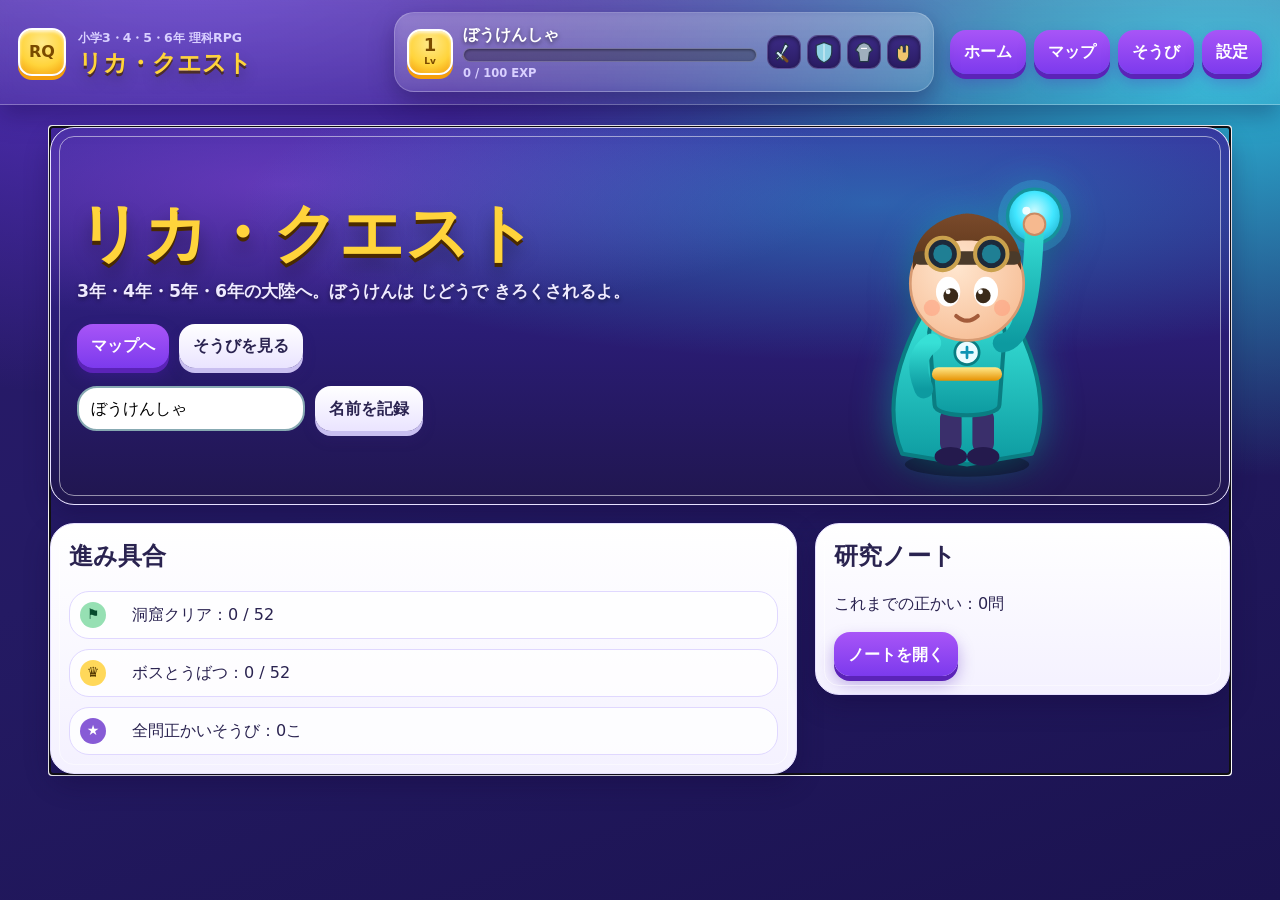
==== commit 0bbf72cf: "Update index.html" ====
--- a/index.html
+++ b/index.html
@@ -3,17 +3,17 @@
   <head>
     <meta charset="utf-8">
     <meta name="viewport" content="width=device-width, initial-scale=1">
-    <title>リカ・クエスト（仮）</title>
+    <title>⚔️⚗️リカ・クエスト🔬⚔️</title>
     <link rel="stylesheet" href="css/style.css">
     <link rel="stylesheet" href="css/theme-rpg.css">
   </head>
   <body>
     <header class="app-header">
-      <div class="brand-lockup" aria-label="リカ・クエスト（仮）">
+      <div class="brand-lockup" aria-label="リカ・クエスト">
         <span class="brand-mark" aria-hidden="true">RQ</span>
         <div>
           <p class="eyebrow">小学3・4・5・6年 理科RPG</p>
-          <h1>リカ・クエスト（仮）</h1>
+          <h1>リカ・クエスト</h1>
         </div>
       </div>
       <section id="status-bar" class="status-bar" aria-live="polite"></section>
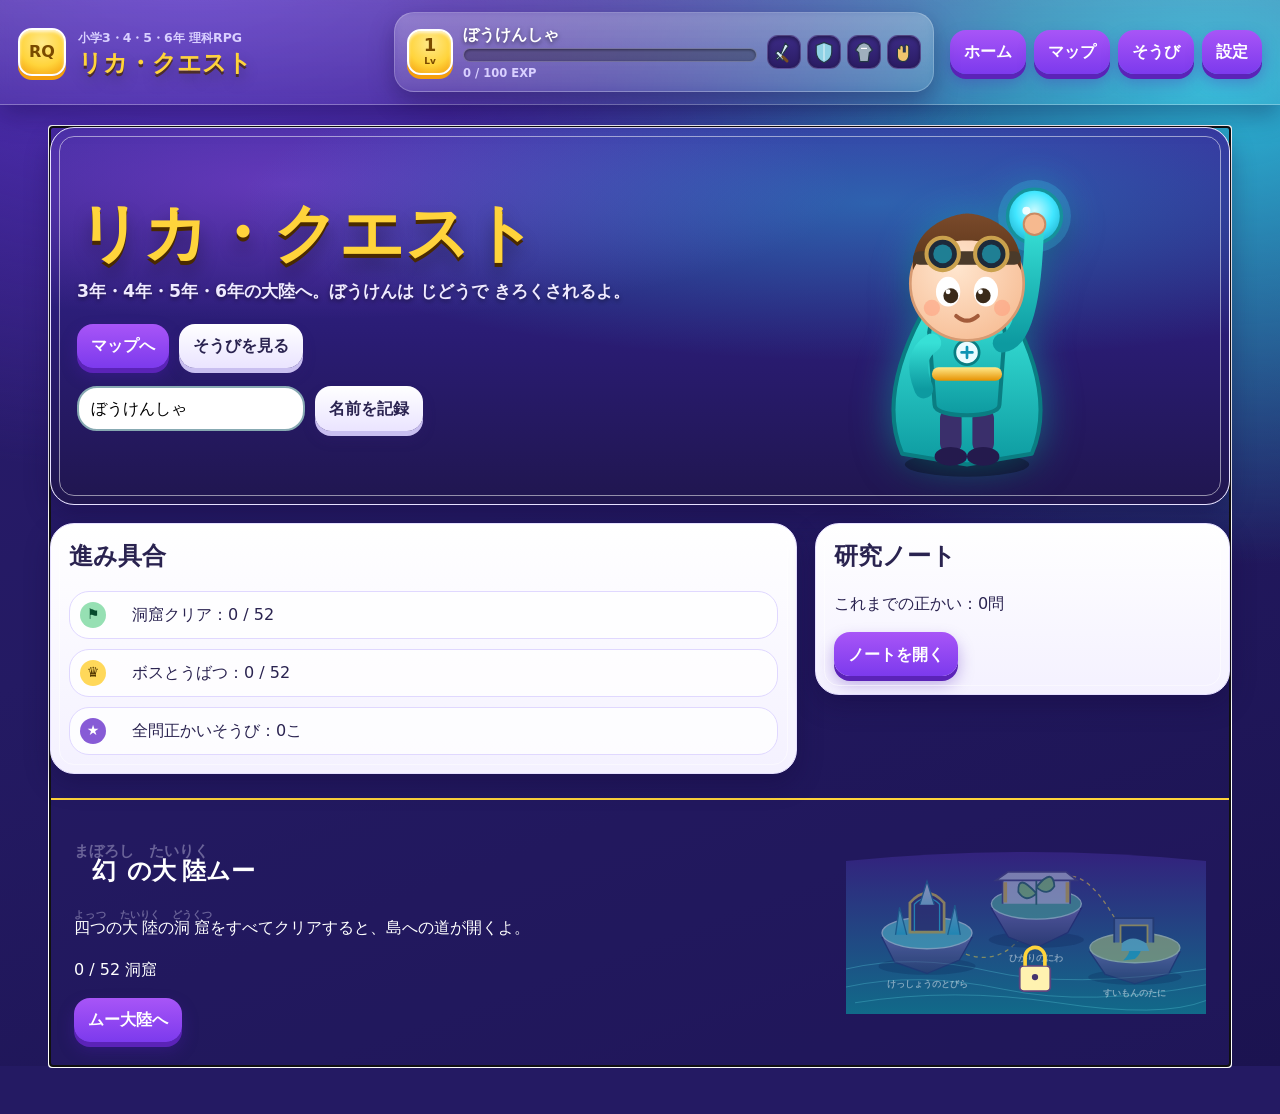
==== commit 0cebdd87: "feat: add Mu continent inquiry quests and first-try badges" ====
--- a/index.html
+++ b/index.html
@@ -6,6 +6,7 @@
     <title>⚔️⚗️リカ・クエスト🔬⚔️</title>
     <link rel="stylesheet" href="css/style.css">
     <link rel="stylesheet" href="css/theme-rpg.css">
+    <link rel="stylesheet" href="css/mu.css">
   </head>
   <body>
     <header class="app-header">
@@ -37,6 +38,7 @@
     <script src="data/equipment-data.js"></script>
     <script src="data/companions.js"></script>
     <script src="data/grades34-content.js"></script>
+    <script src="data/mu-quests.js"></script>
     <script src="data/questions/_template.js"></script>
     <script src="data/questions/g5_u01.js"></script>
     <script src="data/questions/g5_u02.js"></script>
@@ -102,6 +104,7 @@
     <script src="js/map.js"></script>
     <script src="js/battle.js"></script>
     <script src="js/audio.js"></script>
+    <script src="js/mu.js"></script>
     <script src="js/main.js"></script>
   </body>
 </html>
--- a/css/mu.css
+++ b/css/mu.css
@@ -0,0 +1,82 @@
+.mu-gateway { display:flex; align-items:center; gap:24px; margin-top:24px; padding:24px; border-top:2px solid var(--gold); background:#241a6380; color:#fff; }
+.mu-gateway > div:first-child { flex:1; min-width:0; }
+.mu-gateway-art { flex:0 1 360px; min-width:0; }
+.mu-gateway-art svg { display:block; width:100%; height:auto; }
+.mu-map-link { margin:12px 0; text-align:right; }
+.mu-world, .mu-research { color:#fff; }
+.mu-heading { display:flex; align-items:center; justify-content:space-between; gap:16px; margin-bottom:16px; }
+.mu-heading h2 { margin:6px 0; font-size:28px; text-shadow:0 2px 4px #241a63; }
+.mu-atlas { width:100%; max-width:1050px; margin:0 auto; }
+.mu-atlas svg { display:block; width:100%; height:auto; }
+.mu-lock { max-width:680px; margin:24px auto; padding:20px 0; }
+.mu-grade-list { display:grid; grid-template-columns:repeat(4,minmax(0,1fr)); gap:12px; padding:0; list-style:none; }
+.mu-grade-list li { border-bottom:2px solid #22d3ee; padding:12px 0; }
+.mu-quests { display:grid; grid-template-columns:repeat(3,minmax(0,1fr)); gap:20px; margin:24px 0; }
+.mu-quest { min-width:0; padding:20px; border:1px solid #bda9ff; border-radius:var(--r-card); color:var(--ink); background:linear-gradient(#fff,#f2efff); box-shadow:var(--sh-soft); }
+.mu-quest h3 { font-size:22px; }
+.mu-quest-art { height:145px; display:grid; place-items:center; }
+.mu-quest-art .monster-figure { display:block; width:150px; height:135px; }
+.mu-quest-art svg { width:100%; height:100%; }
+.mu-quest details { margin-top:20px; }
+.mu-quest summary { min-height:44px; padding:10px 0; cursor:pointer; }
+.mu-history { border-top:1px solid #d7d0eb; white-space:pre-wrap; overflow-wrap:anywhere; }
+.mu-achievement { min-height:32px; font-weight:800; }
+.mu-research-hud { display:flex; align-items:center; gap:24px; margin:16px 0; }
+.mu-guardian { flex:0 0 130px; height:120px; }
+.mu-guardian .monster-figure { display:block; width:100%; height:100%; }
+.mu-guardian svg { width:100%; height:100%; }
+.mu-steps { display:grid; grid-template-columns:repeat(4,minmax(0,1fr)); gap:8px; list-style:none; padding:0; }
+.mu-steps li { padding:10px 12px; border-bottom:3px solid #bdb1e2; text-align:center; }
+.mu-steps [aria-current] { border-color:var(--gold); color:var(--gold); font-weight:900; }
+.mu-workspace, .mu-result { max-width:960px; margin:0 auto; }
+.mu-workspace .question-stem { background:none; border:0; padding:0; }
+.mu-context { padding:12px 0; border-bottom:1px solid #d5cee9; color:var(--inkSoft); }
+.mu-data { margin:20px 0; }
+.mu-data th, .mu-data td { min-width:70px; white-space:nowrap; }
+.mu-evidence { display:grid; place-items:center; min-width:44px; min-height:44px; cursor:pointer; }
+.mu-evidence input { width:24px; height:24px; accent-color:var(--magicD); }
+.mu-number { display:flex; align-items:center; gap:20px; padding:12px 0; margin:12px 0; font-weight:800; }
+.mu-number input { min-height:52px; width:150px; max-width:100%; font-size:22px; }
+.mu-order { padding-left:28px; margin:24px 0; }
+.mu-order li { padding:12px 0; border-bottom:1px solid #d7d0eb; }
+.mu-order li::marker { font-weight:800; }
+.mu-order li > span { display:inline-block; width:calc(100% - 110px); vertical-align:middle; overflow-wrap:anywhere; }
+.mu-order-actions { display:inline-flex; gap:8px; width:100px; margin-left:10px; vertical-align:middle; }
+.mu-order-actions button { width:44px; min-width:44px; height:44px; min-height:44px; padding:0; border:1px solid #bdb1e2; border-radius:8px; background:#f2efff; color:var(--ink); font-size:24px; }
+.mu-classify { display:grid; gap:16px; margin:24px 0; }
+.mu-classify fieldset { margin:0; padding:12px; min-width:0; border:1px solid #bdb1e2; border-radius:8px; }
+.mu-classify legend { max-width:100%; font-weight:800; padding:0 6px; }
+.mu-segments { display:grid; grid-template-columns:repeat(2,minmax(0,1fr)); gap:10px; }
+.mu-segments label { display:flex; align-items:center; gap:8px; min-height:52px; padding:12px; background:#f2efff; border:2px solid transparent; border-radius:8px; cursor:pointer; }
+.mu-segments label:has(input:checked) { border-color:var(--magicD); background:#e6f8fc; }
+.mu-segments input { flex:0 0 20px; width:20px; height:20px; accent-color:var(--magicD); }
+.mu-note { display:grid; gap:10px; margin:24px 0; font-weight:800; }
+.mu-note textarea { width:100%; min-height:100px; resize:vertical; font-family:inherit; font-size:16px; line-height:1.6; }
+.mu-feedback { margin-top:24px; padding:18px; border-left:5px solid; border-radius:8px; scroll-margin-top:250px; }
+.mu-good { background:#e4fff1; border-color:var(--healD); }
+.mu-retry { background:#fff2cf; border-color:#ad6800; }
+.mu-hint { margin-top:16px; padding:16px; background:#e6f8fc; border-left:4px solid var(--energyD); }
+.mu-result-art { width:150px; margin:auto; }
+.mu-result-art svg { display:block; width:100%; height:auto; }
+.mu-result h2, .mu-result > h3, .mu-result > p { text-align:center; }
+.mu-result > .rare-tag { padding:12px; border-radius:8px; }
+.mu-workspace input:focus-visible, .mu-workspace textarea:focus-visible, .mu-result textarea:focus-visible { outline:3px solid var(--magicD); outline-offset:3px; }
+@media (max-width:800px) {
+  .mu-quests { grid-template-columns:1fr; }
+  .mu-gateway { flex-direction:column; align-items:stretch; }
+  .mu-gateway-art { flex-basis:auto; max-width:500px; width:100%; margin:auto; }
+}
+@media (max-width:640px) {
+  .mu-heading { flex-wrap:wrap; }
+  .mu-heading h2 { font-size:24px; }
+  .mu-grade-list { grid-template-columns:repeat(2,minmax(0,1fr)); }
+  .mu-research-hud { gap:12px; align-items:flex-start; }
+  .mu-guardian { flex-basis:82px; height:90px; }
+  .mu-research-hud > div:last-child { min-width:0; flex:1; }
+  .mu-steps { grid-template-columns:repeat(2,minmax(0,1fr)); }
+  .mu-steps li { padding:8px 4px; }
+  .mu-segments { grid-template-columns:1fr; }
+  .mu-number { flex-wrap:wrap; }
+  .mu-order li > span { display:block; width:100%; }
+  .mu-order-actions { display:flex; margin:12px 0 0 auto; }
+}
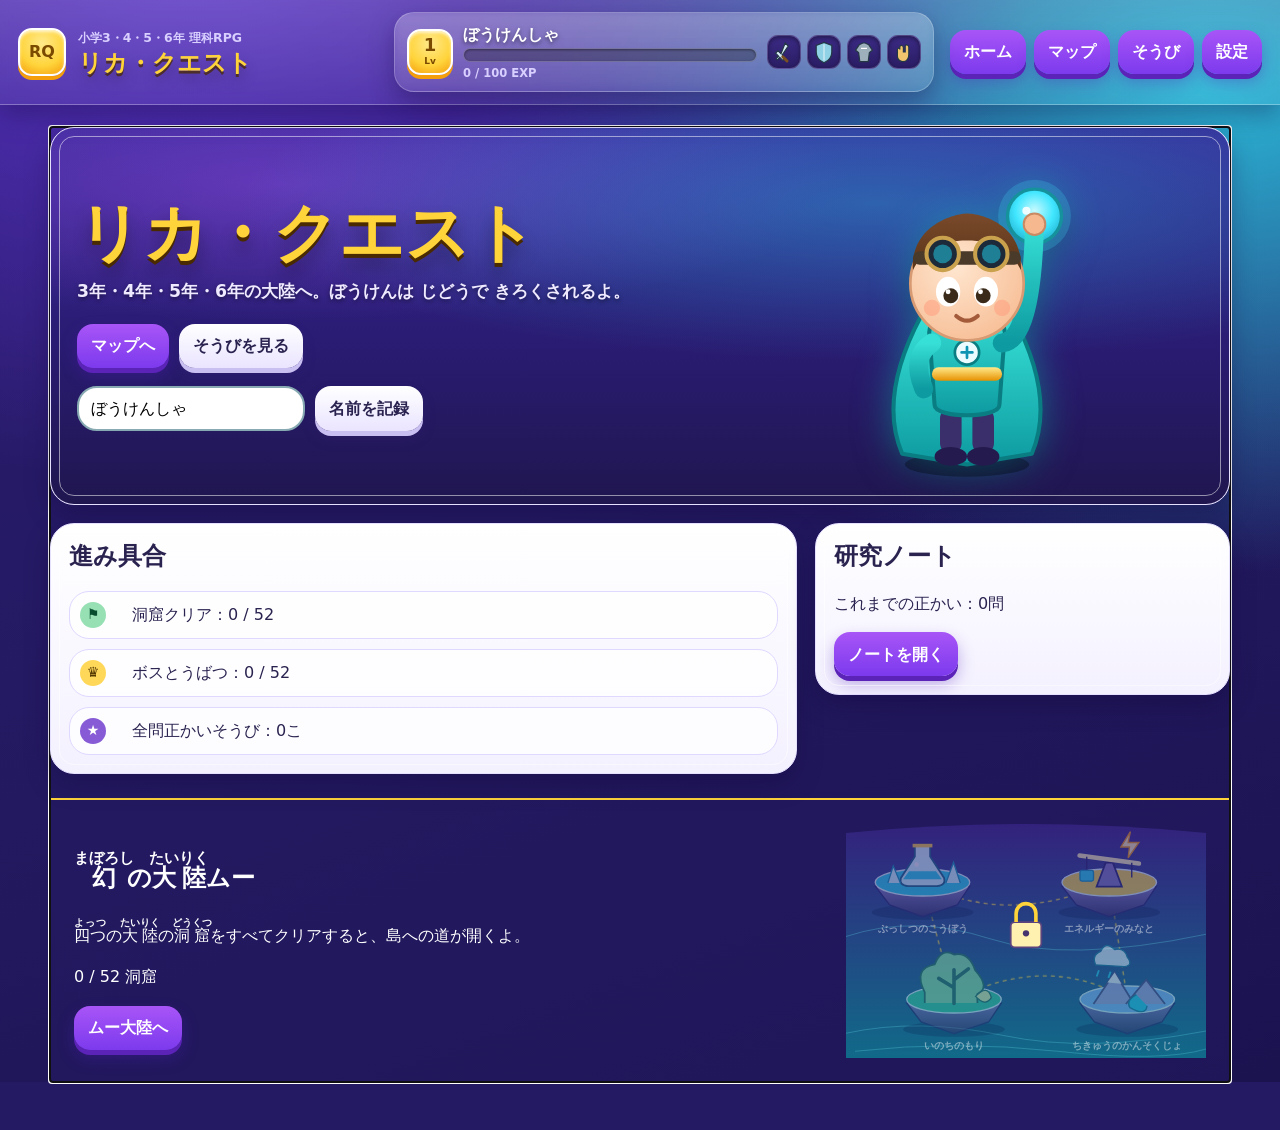
==== commit 6572d2ce: "feat: expand Mu research across four domains with middle-school bridges" ====
--- a/index.html
+++ b/index.html
@@ -39,6 +39,7 @@
     <script src="data/companions.js"></script>
     <script src="data/grades34-content.js"></script>
     <script src="data/mu-quests.js"></script>
+    <script src="data/mu-expansion.js"></script>
     <script src="data/questions/_template.js"></script>
     <script src="data/questions/g5_u01.js"></script>
     <script src="data/questions/g5_u02.js"></script>
--- a/css/mu.css
+++ b/css/mu.css
@@ -6,7 +6,7 @@
 .mu-world, .mu-research { color:#fff; }
 .mu-heading { display:flex; align-items:center; justify-content:space-between; gap:16px; margin-bottom:16px; }
 .mu-heading h2 { margin:6px 0; font-size:28px; text-shadow:0 2px 4px #241a63; }
-.mu-atlas { width:100%; max-width:1050px; margin:0 auto; }
+.mu-atlas { width:100%; max-width:900px; margin:0 auto; }
 .mu-atlas svg { display:block; width:100%; height:auto; }
 .mu-lock { max-width:680px; margin:24px auto; padding:20px 0; }
 .mu-grade-list { display:grid; grid-template-columns:repeat(4,minmax(0,1fr)); gap:12px; padding:0; list-style:none; }
@@ -21,6 +21,23 @@
 .mu-quest summary { min-height:44px; padding:10px 0; cursor:pointer; }
 .mu-history { border-top:1px solid #d7d0eb; white-space:pre-wrap; overflow-wrap:anywhere; }
 .mu-achievement { min-height:32px; font-weight:800; }
+.mu-overview { margin:20px 0; font-weight:800; }
+.mu-filters { display:flex; flex-wrap:wrap; gap:10px; margin:20px 0 30px; }
+.mu-filters [aria-pressed="true"] { border:2px solid var(--goldD); color:var(--ink); background:#fff2b0; }
+.mu-domain { margin:32px 0 40px; }
+.mu-domain-heading { display:flex; align-items:center; gap:16px; border-bottom:2px solid var(--mu-domain); }
+.mu-domain-heading h3 { font-size:24px; margin:14px 0; }
+.mu-domain-heading p { margin-left:auto; flex-shrink:0; font-weight:800; }
+.mu-track { font-size:16px; font-weight:800; margin:0 0 12px; color:inherit; }
+.mu-middle { color:#825500; border-bottom:2px solid var(--goldD); padding-bottom:10px; }
+.mu-research .mu-middle { color:var(--gold); }
+.mu-connection { border-top:1px solid #d5cee9; padding-top:12px; color:var(--inkSoft); }
+.mu-required { font-size:16px; line-height:1.8; }
+.mu-primer { line-height:1.9; background:#fff5d4; border-left:4px solid var(--goldD); padding:16px; margin-bottom:24px; }
+.mu-gateway rt, .mu-heading rt, .mu-research-hud rt, .mu-domain-heading rt, .mu-overview rt, .mu-quest .primary-button rt, .mu-workspace .primary-button rt { color:inherit; }
+.mu-quest { display:flex; flex-direction:column; }
+.mu-quest > .primary-button { margin-top:auto; align-self:flex-start; }
+.mu-segments:has(label:nth-child(3)) { grid-template-columns:1fr; }
 .mu-research-hud { display:flex; align-items:center; gap:24px; margin:16px 0; }
 .mu-guardian { flex:0 0 130px; height:120px; }
 .mu-guardian .monster-figure { display:block; width:100%; height:100%; }
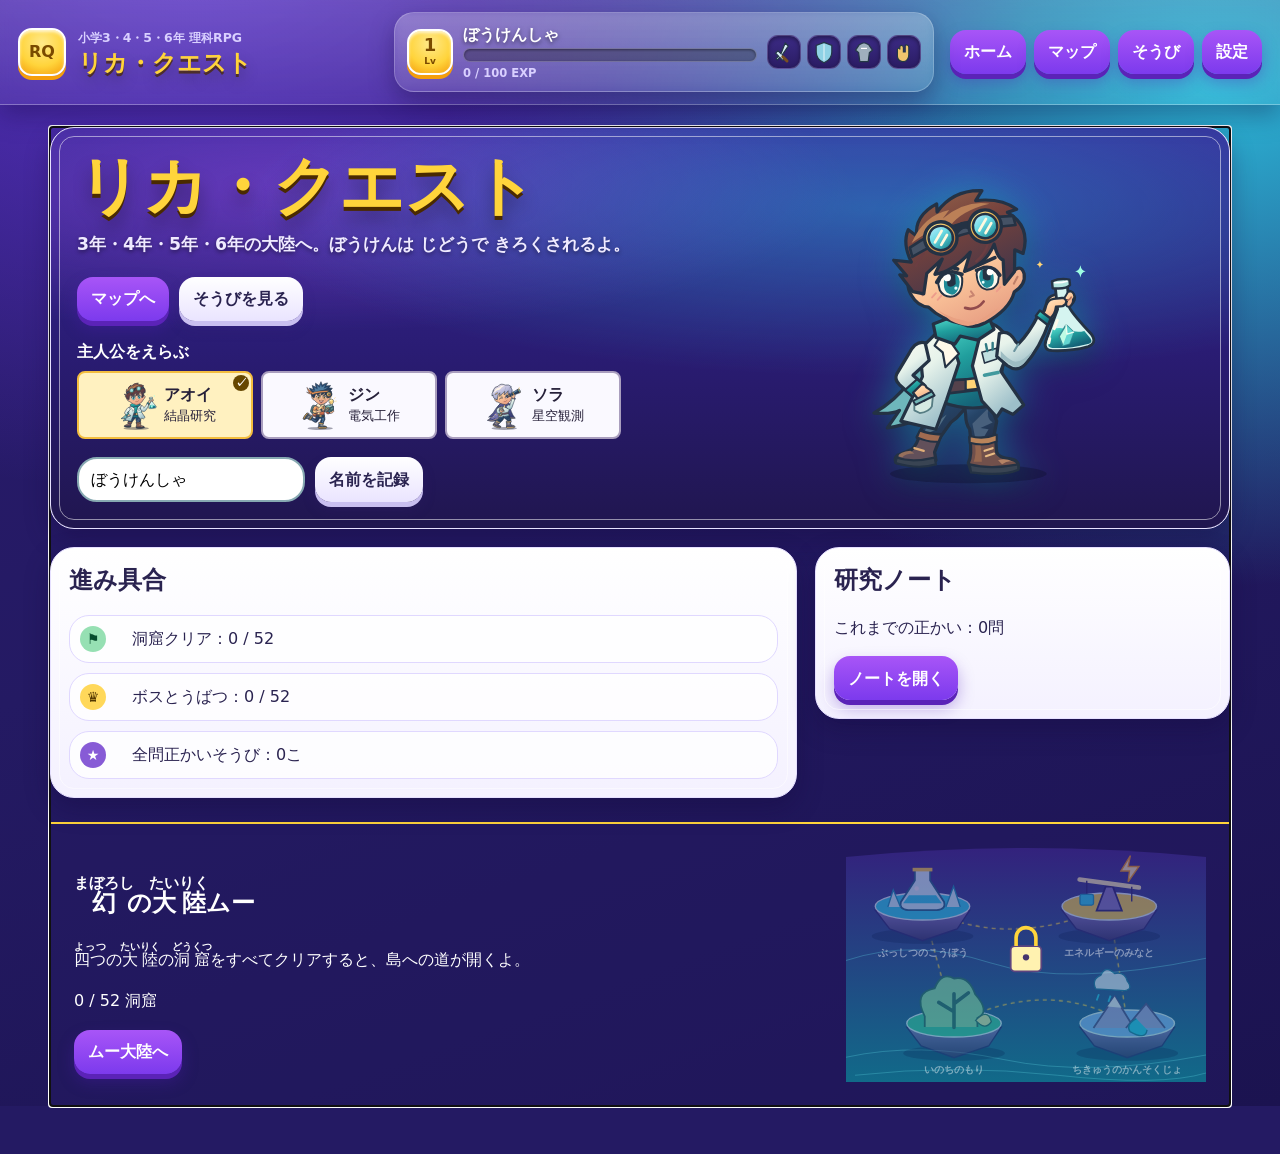
==== commit a7d61a47: "Add three selectable science heroes without migrating existing adventures" ====
--- a/index.html
+++ b/index.html
@@ -63,6 +63,7 @@
     <script src="data/questions/g6_u10_aqueous.js"></script>
     <script src="data/questions/g6_u11_living_earth.js"></script>
 
+    <script src="js/hero-studies.js"></script>
     <script src="js/svg.js"></script>
     <script src="data/questions/g3_flowering.js"></script>
     <script src="data/questions/g3_fruiting.js"></script>
--- a/css/theme-rpg.css
+++ b/css/theme-rpg.css
@@ -144,6 +144,56 @@
 }
 
 /* Final visual-refresh overrides. This file loads after style.css. */
+.hero-picker {
+  container-type: inline-size;
+  min-width: 0;
+  max-width: 34rem;
+  margin: 18px 0 0;
+  padding: 0;
+  border: 0;
+}
+.hero-picker legend { padding: 0 0 6px; color: #fff; font-weight: 800; }
+.hero-options { display: grid; grid-template-columns: repeat(3, minmax(0, 1fr)); gap: 8px; }
+.hero-options button {
+  position: relative;
+  display: grid;
+  justify-items: center;
+  align-content: center;
+  min-width: 0;
+  min-height: 48px;
+  padding: 6px 4px;
+  border: 2px solid #a99ebe;
+  border-radius: 8px;
+  color: #262039;
+  background: #faf9ff;
+  line-height: 1.3;
+}
+.hero-thumb svg { display: block; width: 44px; height: 52px; }
+.hero-caption { display: grid; gap: 2px; overflow-wrap: anywhere; }
+.hero-caption strong { font-size: 1rem; }
+.hero-caption small { font-size: .8125rem; }
+.hero-options button[aria-pressed="true"] { border-color: #f3bd3e; background: #fff1c0; }
+.hero-check {
+  display: none;
+  position: absolute;
+  top: 2px;
+  right: 2px;
+  width: 16px;
+  height: 16px;
+  place-items: center;
+  border-radius: 50%;
+  color: white;
+  background: #664700;
+  font: bold 12px/1 sans-serif;
+}
+.hero-options [aria-pressed="true"] .hero-check { display: grid; }
+.hero-options button:enabled:hover { border-color: #478c9a; }
+.hero-options button:focus-visible { outline: 3px solid #81f6ff; outline-offset: 2px; }
+.hero-pick-message { margin: 0; }
+.hero-pick-message:not(:empty) { margin-top: 8px; }
+@container (min-width: 28rem) {
+  .hero-options button { grid-template-columns: auto auto; justify-content: center; align-items: center; gap: 6px; text-align: left; }
+}
 .course-settings { display:grid; grid-template-columns:1fr; gap:12px; margin-top:16px; }
 .battle-topbar { flex-wrap:wrap; padding:12px 14px 0; }
 .brand-lockup h1 { font-size:1.5rem; }
@@ -163,7 +213,12 @@
 .map-node.locked { opacity:1; }
 .map-node.locked .node-ring { opacity:.8; }
 .map-node.locked .node-name { opacity:.9; }
+.map-node[aria-current="true"] .node-name { color:#332700; background:#ffe487; text-shadow:none; }
+.map-node[aria-current="true"] .node-name rt { color:inherit; }
 .map-node:focus-visible .node-ring { stroke:#22d3ee; stroke-width:7; }
+.unit-card { top:auto; }
+:where(.unit-card) .tag { color:#101b30; }
+.unit-card :focus-visible { outline:3px solid #45329b; outline-offset:3px; }
 .battle-stage { height:400px; min-height:400px; }
 .battle-stage .enemy-stage, .battle-panel.tier-bonus .enemy-stage { background:transparent; border:0; box-shadow:none; }
 .enemy-art { top:20px; }
